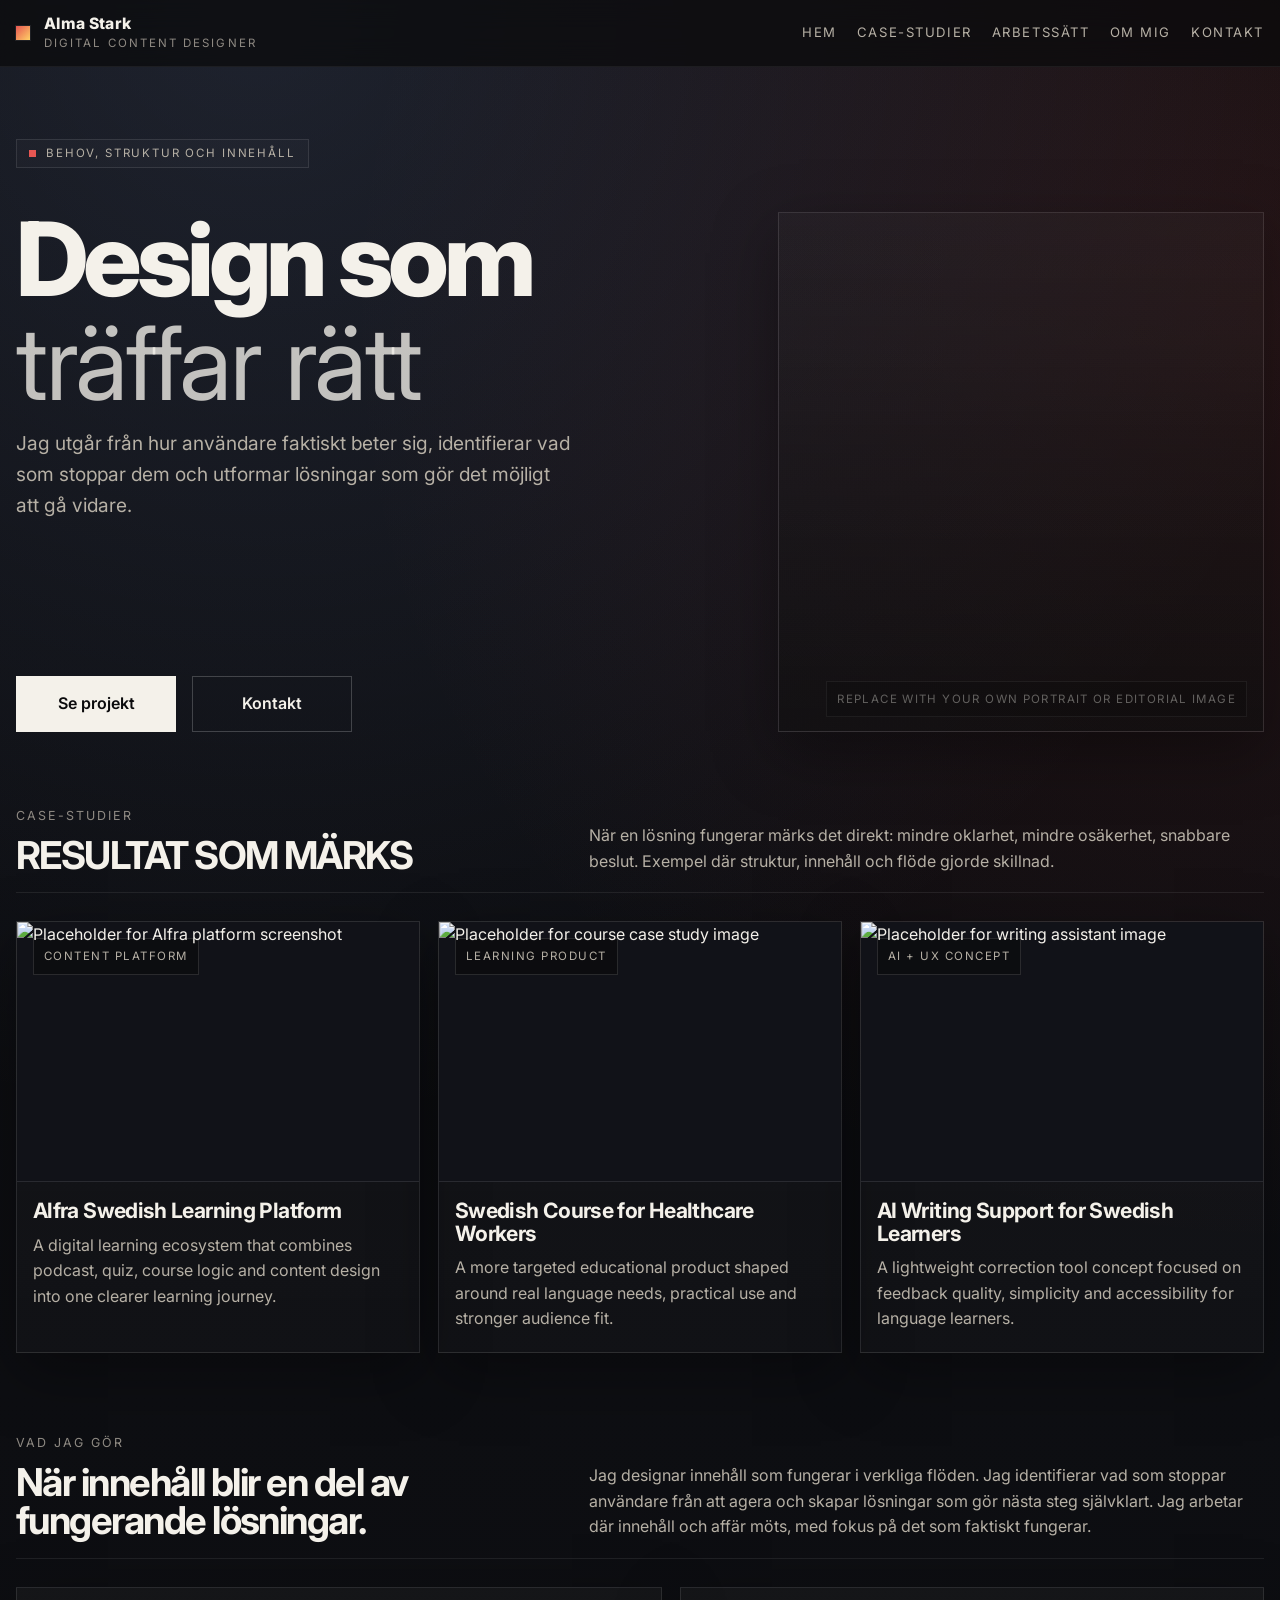
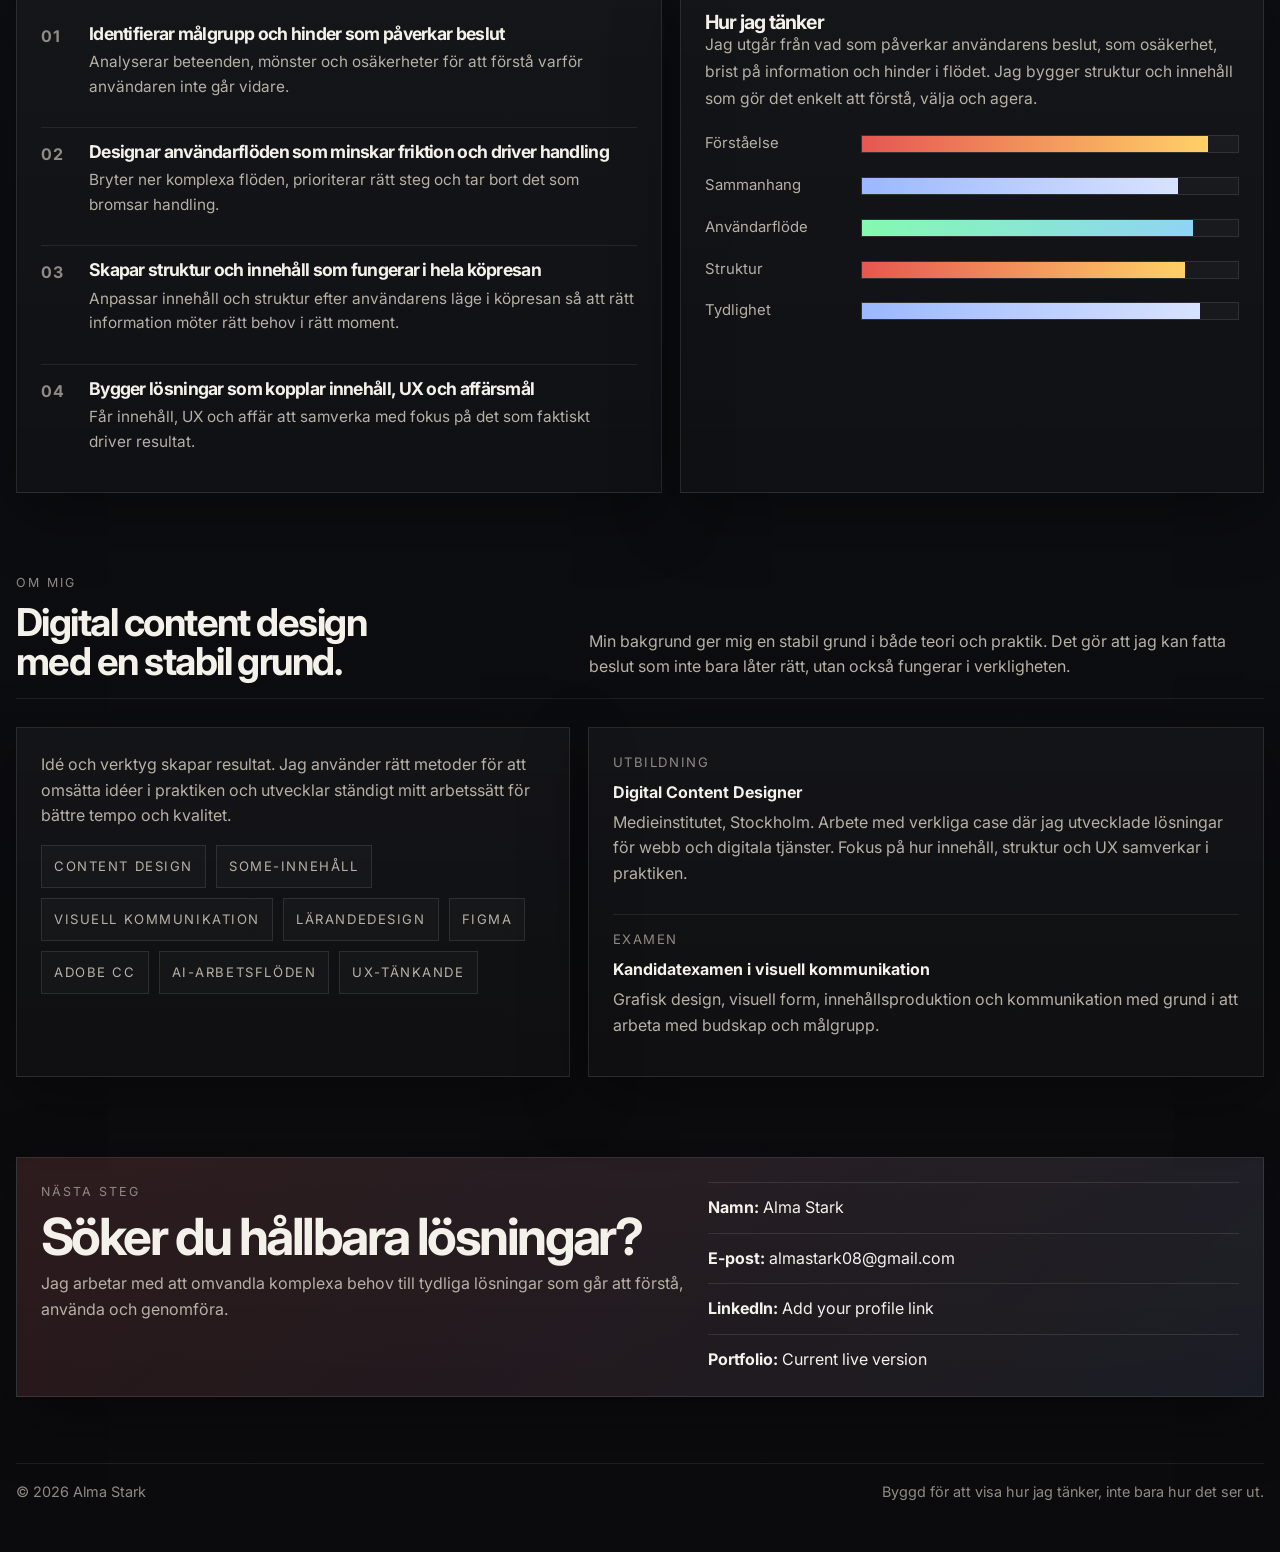
==== index.html @ 3037d805 "Update index.html" ====
<!DOCTYPE html>
<html lang="sv">
<head>
  <meta charset="UTF-8" />
  <meta name="viewport" content="width=device-width, initial-scale=1.0" />
  <title>Alma Stark | Digital Content Designer</title>
  <meta name="description" content="Portfolio for Alma Stark, Digital Content Designer focused on clarity, structure and user-centered content." />

  <link rel="preconnect" href="https://fonts.googleapis.com">
  <link rel="preconnect" href="https://fonts.gstatic.com" crossorigin>
  <link href="https://fonts.googleapis.com/css2?family=Inter:wght@300;400;500;600;700;800;900&display=swap" rel="stylesheet">

  <link rel="stylesheet" href="assets/css/global.css" />
  <link rel="stylesheet" href="assets/css/components.css" />
  <link rel="stylesheet" href="assets/css/pages/home.css" />
</head>
<body>
  
  <header class="topbar">
    <div class="wrap topbar-inner">
      <a class="brand" href="#top">
        <div class="brand-mark"></div>
        <div class="brand-text">
          <strong>Alma Stark</strong>
          <span>Digital Content Designer</span>
        </div>
      </a>
      
      <button class="nav-toggle" type="button" aria-label="Öppna meny" aria-expanded="false">
  <span class="nav-toggle__line"></span>
</button>

<nav class="nav">
  <a href="#top">Hem</a>
  <a href="#work">Case-studier</a>
  <a href="#value">Arbetssätt</a>
  <a href="#about">Om mig</a>
  <a href="#contact">Kontakt</a>
</nav>
    </div>
  </header>

  <main id="top">
  <section class="hero wrap">
    <p class="eyebrow">Behov, Struktur och Innehåll</p>

    <div class="hero-grid">
      <div class="hero-copy">

          <h1 class="hero-title">
            <span class="hero-title__line hero-title__line--main">Design som</span>
            <span class="hero-title__line hero-title__line--sub">träffar rätt</span>
          </h1>

          <p class="hero-lead">
            Jag utgår från hur användare faktiskt beter sig, identifierar vad som stoppar dem och utformar lösningar som gör det möjligt att gå vidare.
          </p>

          <div class="hero-actions">
            <a class="btn btn--primary" href="#work">Se projekt</a>
            <a class="btn" href="#contact">Kontakt</a>
          </div>
        </div>

        <div class="hero-panel" aria-label="Editorial portrait placeholder">
          <div class="portrait-slot"></div>
        </div>
      </div>
    </section>

    <section id="work" class="wrap">
      <div class="section-head">
        <div>
          <div class="section-top">Case-studier</div>
          <h2>RESULTAT SOM MÄRKS</h2>
        </div>
        <p>
          När en lösning fungerar märks det direkt: mindre oklarhet, mindre osäkerhet, snabbare beslut. Exempel där struktur, innehåll och flöde gjorde skillnad.
        </p>
      </div>

     <div class="cases">
  <a href="case-alfra.html" class="case-card">
    <div class="case-media">
      <span class="tag">Content platform</span>
      <img src="https://images.unsplash.com/photo-1516321318423-f06f85e504b3?auto=format&fit=crop&w=1200&q=80" alt="Placeholder for Alfra platform screenshot" />
    </div>
    <div class="case-body">
      <h3>Alfra Swedish Learning Platform</h3>
      <p>A digital learning ecosystem that combines podcast, quiz, course logic and content design into one clearer learning journey.</p>
    </div>
  </a>

  <article class="case-card">
    <div class="case-media">
      <span class="tag">Learning product</span>
      <img src="https://images.unsplash.com/photo-1522202176988-66273c2fd55f?auto=format&fit=crop&w=1200&q=80" alt="Placeholder for course case study image" />
    </div>
    <div class="case-body">
      <h3>Swedish Course for Healthcare Workers</h3>
      <p>A more targeted educational product shaped around real language needs, practical use and stronger audience fit.</p>
    </div>
  </article>

  <article class="case-card">
    <div class="case-media">
      <span class="tag">AI + UX concept</span>
      <img src="https://images.unsplash.com/photo-1516321497487-e288fb19713f?auto=format&fit=crop&w=1200&q=80" alt="Placeholder for writing assistant image" />
    </div>
    <div class="case-body">
      <h3>AI Writing Support for Swedish Learners</h3>
      <p>A lightweight correction tool concept focused on feedback quality, simplicity and accessibility for language learners.</p>
    </div>
  </article>
</div>
    </section>

    <section id="value" class="wrap">
      <div class="section-head">
        <div>
          <div class="section-top">Vad jag gör</div>
          <h2>När innehåll blir en del av fungerande lösningar.</h2>
        </div>
        <p>
          Jag designar innehåll som fungerar i verkliga flöden.
          Jag identifierar vad som stoppar användare från att agera och skapar lösningar som gör nästa steg självklart. Jag arbetar där innehåll och affär möts, med fokus på det som faktiskt fungerar.
        </p>
      </div>

      <div class="value-grid">
        <article class="value-card">
          <div class="value-list">
            <div class="value-item">
              <div class="num">01</div>
              <div>
                <h3>Identifierar målgrupp och hinder som påverkar beslut</h3>
                <p>Analyserar beteenden, mönster och osäkerheter för att förstå varför användaren inte går vidare.</p>
              </div>
            </div>

            <div class="value-item">
              <div class="num">02</div>
              <div>
                <h3>Designar användarflöden som minskar friktion och driver handling</h3>
                <p>Bryter ner komplexa flöden, prioriterar rätt steg och tar bort det som bromsar handling.</p>
              </div>
            </div>

            <div class="value-item">
              <div class="num">03</div>
              <div>
                <h3>Skapar struktur och innehåll som fungerar i hela köpresan</h3>
                <p>Anpassar innehåll och struktur efter användarens läge i köpresan så att rätt information möter rätt behov i rätt moment.</p>
              </div>
            </div>

            <div class="value-item">
              <div class="num">04</div>
              <div>
                <h3>Bygger lösningar som kopplar innehåll, UX och affärsmål</h3>
                <p>Får innehåll, UX och affär att samverka med fokus på det som faktiskt driver resultat.</p>
              </div>
            </div>
          </div>
        </article>

        <article class="chart-card">
          <div class="chart-title">
            <div>
              <h3>Hur jag tänker</h3>
              <p>Jag utgår från vad som påverkar användarens beslut, som osäkerhet, brist på information och hinder i flödet. Jag bygger struktur och innehåll som gör det enkelt att förstå, välja och agera.</p>
            </div>
          </div>

          <div class="bars">
            <div class="bar-row">
              <span>Förståelse</span>
              <div class="bar-track"><div class="bar-fill" style="width:92%"></div></div>
            </div>

            <div class="bar-row">
              <span>Sammanhang</span>
              <div class="bar-track"><div class="bar-fill secondary" style="width:84%"></div></div>
            </div>

            <div class="bar-row">
              <span>Användarflöde</span>
              <div class="bar-track"><div class="bar-fill tertiary" style="width:88%"></div></div>
            </div>

            <div class="bar-row">
              <span>Struktur</span>
              <div class="bar-track"><div class="bar-fill" style="width:86%"></div></div>
            </div>

            <div class="bar-row">
              <span>Tydlighet</span>
              <div class="bar-track"><div class="bar-fill secondary" style="width:90%"></div></div>
            </div>
          </div>
        </article>
      </div>
    </section>

    <section id="about" class="wrap">
      <div class="section-head">
        <div>
          <div class="section-top">Om mig</div>
          <h2>Digital content design med en stabil grund.</h2>
        </div>
        <p>
          Min bakgrund ger mig en stabil grund i både teori och praktik. Det gör att jag kan fatta beslut som inte bara låter rätt, utan också fungerar i verkligheten.
        </p>
      </div>

      <div class="profile-grid">
        <article class="profile-card">
          <p>
            Idé och verktyg skapar resultat. Jag använder rätt metoder för att omsätta idéer i praktiken och utvecklar ständigt mitt arbetssätt för bättre tempo och kvalitet.
          </p>

          <div class="chips">
            <div class="chip">Content Design</div>
            <div class="chip">SoMe-innehåll</div>
            <div class="chip">Visuell kommunikation</div>
            <div class="chip">Lärandedesign</div>
            <div class="chip">Figma</div>
            <div class="chip">Adobe CC</div>
            <div class="chip">AI-arbetsflöden</div>
            <div class="chip">UX-tänkande</div>
          </div>
        </article>

        <article class="profile-card">
          <div class="timeline">
            <div class="timeline-item">
              <span>Utbildning</span>
              <strong>Digital Content Designer</strong>
              <p>Medieinstitutet, Stockholm. Arbete med verkliga case där jag utvecklade lösningar för webb och digitala tjänster. Fokus på hur innehåll, struktur och UX samverkar i praktiken.</p>
            </div>

            <div class="timeline-item">
              <span>Examen</span>
              <strong>Kandidatexamen i visuell kommunikation</strong>
              <p>Grafisk design, visuell form, innehållsproduktion och kommunikation med grund i att arbeta med budskap och målgrupp.</p>
            </div>
          </div>
        </article>
      </div>
    </section>

    <section id="contact" class="wrap">
      <article class="contact-card">
        <div>
          <div class="section-top">Nästa steg</div>
          <h2>Söker du hållbara lösningar?</h2>
          <p>
            Jag arbetar med att omvandla komplexa behov till tydliga lösningar som går att förstå, använda och genomföra.
          </p>
        </div>

        <div class="contact-list">
          <div><strong>Namn:</strong> Alma Stark</div>
          <a href="mailto:almastark08@gmail.com"><strong>E-post:</strong> almastark08@gmail.com</a>
          <a href="https://www.linkedin.com/" target="_blank" rel="noreferrer"><strong>LinkedIn:</strong> Add your profile link</a>
          <a href="https://jazirehstudio2014-spec.github.io/Alma-jadid/" target="_blank" rel="noreferrer"><strong>Portfolio:</strong> Current live version</a>
        </div>
      </article>
    </section>
  </main>

  <footer class="footer wrap">
    <div class="footer-inner">
      <div>© 2026 Alma Stark</div>
      <div>Byggd för att visa hur jag tänker, inte bara hur det ser ut.</div>
    </div>
  </footer>
  <script src="assets/js/main.js"></script>
</body>
</html>
---- assets/css/global.css ----
:root{
  --bg:#0b0b0d;
  --bg-2:#121216;
  --panel:#16171d;
  --panel-2:#1b1c23;
  --line:rgba(255,255,255,.10);
  --line-strong:rgba(255,255,255,.20);
  --text:#f4f1ea;
  --muted:#b6b0a5;
  --soft:#8f8a83;
  --accent:#e65652;
  --accent-2:#ffd166;
  --accent-3:#9bb8ff;
  --max:1280px;
  --space:clamp(18px,2vw,28px);
  --space-xl:clamp(32px,5vw,84px);
  --title:clamp(3rem,8vw,8rem);
  --display:clamp(2.2rem,5vw,4.75rem);
  --h2:clamp(1.7rem,3vw,2.8rem);
  --h3:clamp(1.1rem,2vw,1.35rem);
  --body:clamp(1rem,1.2vw,1.08rem);
  --shadow:0 20px 60px rgba(0,0,0,.35);
}


html{scroll-behavior:smooth}

body{
  margin:0;
  font-family:'Inter',system-ui,sans-serif;
  background:
    radial-gradient(circle at 20% 0%, rgba(155,184,255,.14), transparent 34%),
    radial-gradient(circle at 100% 10%, rgba(230,86,82,.12), transparent 30%),
    linear-gradient(180deg, #0a0a0c 0%, #0d0e12 44%, #0b0b0d 100%);
  color:var(--text);
  line-height:1.6;
  overflow-x:hidden;
}

body::before{
  content:"";
  position:fixed;
  inset:0;
  pointer-events:none;
  opacity:.14;
  background-image:
    linear-gradient(rgba(255,255,255,.04) 1px, transparent 1px),
    linear-gradient(90deg, rgba(255,255,255,.04) 1px, transparent 1px);
  background-size:48px 48px;
  mask-image:linear-gradient(to bottom, rgba(0,0,0,.9), rgba(0,0,0,.35));
}

a{color:inherit;text-decoration:none}

img{max-width:100%;display:block}

.wrap{
  width:min(calc(100% - 32px), var(--max));
  margin:0 auto;
}

*,
*::before,
*::after{
  box-sizing:border-box;
}

button,
input,
textarea,
select{
  font:inherit;
}

main{
  width:100%;
}

.site-header,
.site-footer{
  width:100%;
}

p{
  margin:0;
}

h1,h2,h3,h4,h5,h6{
  margin:0;
  line-height:1.05;
  letter-spacing:-0.04em;
}

ul,ol{
  margin:0;
  padding:0;
  list-style:none;
}
---- assets/css/components.css ----
.topbar{
  position:sticky;
  top:0;
  z-index:50;
  backdrop-filter:blur(14px);
  background:rgba(10,10,12,.72);
  border-bottom:1px solid rgba(255,255,255,.06);
}

.topbar-inner{
  display:flex;
  align-items:center;
  justify-content:space-between;
  gap:20px;
  padding:16px 0;
}

.brand{
  display:flex;
  align-items:center;
  gap:14px;
  min-width:0;
}

.brand-mark{
  width:14px;
  height:14px;
  background:linear-gradient(135deg,var(--accent),var(--accent-2));
  box-shadow:0 0 0 1px rgba(255,255,255,.08);
  flex:0 0 auto;
}

.brand-text{
  display:flex;
  flex-direction:column;
  line-height:1.05;
}

.brand-text strong{
  font-weight:800;
  letter-spacing:.02em;
  font-size:.98rem;
}

.brand-text span{
  font-size:.72rem;
  color:var(--soft);
  text-transform:uppercase;
  letter-spacing:.18em;
  margin-top:5px;
}

.nav{
  display:flex;
  gap:20px;
  align-items:center;
  flex-wrap:wrap;
  justify-content:flex-end;
}

.nav a{
  font-size:.82rem;
  color:var(--muted);
  text-transform:uppercase;
  letter-spacing:.12em;
  position:relative;
  transition:color .2s ease;
}

.nav a::after{
  content:"";
  position:absolute;
  left:0;
  bottom:-6px;
  width:0;
  height:2px;
  background:linear-gradient(90deg,var(--accent),var(--accent-2));
  transition:width .25s ease;
}

.nav a:hover{
  color:var(--text);
}

.nav a:hover::after{
  width:100%;
}

.hero{
  padding:72px 0 34px;
}

.eyebrow{
  display:inline-flex;
  align-items:center;
  gap:10px;
  padding:8px 12px;
  border:1px solid var(--line);
  background:rgba(255,255,255,.02);
  text-transform:uppercase;
  letter-spacing:.16em;
  font-size:.72rem;
  color:var(--muted);
  line-height:1;
  font-weight:400;
}

.eyebrow::before{
  content:"";
  width:7px;
  height:7px;
  background:var(--accent);
  flex:0 0 7px;
}

.hero-grid{
  display:grid;
  grid-template-columns:1.2fr .8fr;
  gap:34px;
  align-items:end;
  margin-top:22px;
}

.hero-copy p{
  max-width:760px;
  margin:0;
  font-size:clamp(1.05rem,1.5vw,1.22rem);
  color:var(--muted);
}

.hero-actions{
  display:flex;
  gap:14px;
  flex-wrap:wrap;
  margin-top:30px;
}

.btn{
  display:inline-flex;
  align-items:center;
  justify-content:center;
  gap:10px;
  padding:14px 18px;
  border:1px solid var(--line-strong);
  background:transparent;
  color:var(--text);
  font-weight:600;
  transition:transform .2s ease, background .2s ease, border-color .2s ease;
}

.btn:hover{
  transform:translateY(-2px);
  border-color:rgba(255,255,255,.38);
}

.btn--primary{
  background:var(--text);
  color:#0a0a0c;
  border-color:var(--text);
}

.hero-panel{
  border:1px solid var(--line);
  background:linear-gradient(180deg, rgba(255,255,255,.03), rgba(255,255,255,.015));
  min-height:520px;
  position:relative;
  overflow:hidden;
  box-shadow:var(--shadow);
}

.portrait-slot{
  position:absolute;
  inset:0;
  background:
    linear-gradient(180deg, rgba(11,11,13,.08), rgba(11,11,13,.52)),
    url('https://images.unsplash.com/photo-1494790108377-be9c29b29330?auto=format&fit=crop&w=1200&q=80') center/cover no-repeat;
  filter:grayscale(100%);
  transform:scale(1.03);
}

.hero-panel::before{
  content:"Replace with your own portrait or editorial image";
  position:absolute;
  right:16px;
  bottom:14px;
  font-size:.72rem;
  letter-spacing:.12em;
  text-transform:uppercase;
  color:rgba(244,241,234,.72);
  padding:8px 10px;
  border:1px solid rgba(255,255,255,.12);
  background:rgba(0,0,0,.24);
}

section{
  padding:40px 0;
}

.section-head{
  display:grid;
  grid-template-columns:.9fr 1.1fr;
  gap:20px;
  align-items:end;
  margin-bottom:28px;
  padding-bottom:18px;
  border-bottom:1px solid rgba(255,255,255,.08);
}

.section-top{
  font-size:.78rem;
  letter-spacing:.16em;
  text-transform:uppercase;
  color:var(--soft);
  margin-bottom:10px;
}

.section-head h2{
  margin:0;
  font-size:var(--h2);
  line-height:1;
  letter-spacing:-.04em;
  text-wrap:balance;
}

.section-head p{
  margin:0;
  color:var(--muted);
  max-width:720px;
  font-size:1rem;
}

.value-card,
.chart-card{
  border:1px solid var(--line);
  background:linear-gradient(180deg, rgba(255,255,255,.03), rgba(255,255,255,.015));
  overflow:hidden;
  box-shadow:var(--shadow);
}

.value-card{
  padding:24px;
}

.value-list{
  display:grid;
  gap:14px;
  margin-top:12px;
}

.value-item{
  display:grid;
  grid-template-columns:34px 1fr;
  gap:14px;
  padding:14px 0;
  border-top:1px solid rgba(255,255,255,.08);
}

.value-item:first-child{
  border-top:none;
  padding-top:0;
}

.value-item .num{
  font-size:1rem;
  color:var(--soft);
  font-weight:700;
  letter-spacing:.06em;
}

.value-item h3{
  margin:0 0 6px;
  font-size:1.1rem;
  line-height:1.15;
}

.value-item p{
  margin:0;
  color:var(--muted);
  font-size:.96rem;
}

.chart-card{
  padding:24px;
}

.chart-title{
  display:grid;
  gap:10px;
  margin-bottom:20px;
}

.chart-title h3{
  margin:0;
  font-size:1.22rem;
}

.chart-title p{
  margin:0;
  color:var(--muted);
  font-size:.98rem;
  max-width:none;
  width:100%;
  line-height:1.7;
}

.bars{
  display:grid;
  gap:18px;
  margin-top:18px;
}

.bar-row{
  display:grid;
  grid-template-columns:140px 1fr;
  gap:16px;
  align-items:center;
}

.bar-row span{
  font-size:.93rem;
  color:var(--muted);
}

.bar-track{
  height:18px;
  border:1px solid var(--line);
  background:rgba(255,255,255,.03);
  position:relative;
}

.bar-fill{
  height:100%;
  background:linear-gradient(90deg,var(--accent),var(--accent-2));
}

.bar-fill.secondary{
  background:linear-gradient(90deg,var(--accent-3),#d8e2ff);
}

.bar-fill.tertiary{
  background:linear-gradient(90deg,#84fab0,#8fd3f4);
}

/* ===== Footer ===== */

.footer{
  padding:26px 0 48px;
  color:var(--soft);
  font-size:.9rem;
}

.footer-inner{
  display:flex;
  justify-content:space-between;
  gap:16px;
  flex-wrap:wrap;
  border-top:1px solid rgba(255,255,255,.08);
  padding-top:16px;
}

.cases{
  display:grid;
  grid-template-columns:repeat(3,1fr);
  gap:18px;
}

.case-card{
  display:flex;
  flex-direction:column;
  min-height:auto;
  transition:transform .25s ease, border-color .25s ease;
  border:1px solid var(--line);
  background:linear-gradient(180deg, rgba(255,255,255,.03), rgba(255,255,255,.015));
  overflow:hidden;
  box-shadow:var(--shadow);
}

.case-card:hover{
  transform:translateY(-4px);
  border-color:rgba(255,255,255,.18);
}

.case-media{
  position:relative;
  height:260px;
  border-bottom:1px solid var(--line);
  overflow:hidden;
  background:#111218;
}

.case-media img{
  width:100%;
  height:100%;
  object-fit:cover;
  filter:grayscale(8%);
  transition:transform .6s ease;
}

.case-card:hover .case-media img{
  transform:scale(1.04);
}

.case-media .tag{
  position:absolute;
  left:16px;
  top:16px;
  padding:8px 10px;
  background:rgba(11,11,13,.68);
  border:1px solid rgba(255,255,255,.12);
  font-size:.72rem;
  text-transform:uppercase;
  letter-spacing:.13em;
  color:var(--muted);
}

.case-body{
  padding:18px 16px 20px;
  display:flex;
  flex-direction:column;
  gap:10px;
}

.case-body h3{
  margin:0;
  font-size:1.32rem;
  line-height:1.06;
  letter-spacing:-.03em;
}

.case-body p{
  margin:0;
  color:var(--muted);
}

.profile-card{
  padding:24px;
  border:1px solid var(--line);
  background:linear-gradient(180deg, rgba(255,255,255,.03), rgba(255,255,255,.015));
  overflow:hidden;
  box-shadow:var(--shadow);
}

.profile-card p{
  color:var(--muted);
  margin:0 0 16px;
}

.chips{
  display:flex;
  gap:10px;
  flex-wrap:wrap;
}

.chip{
  padding:10px 12px;
  border:1px solid rgba(255,255,255,.1);
  color:var(--muted);
  font-size:.82rem;
  text-transform:uppercase;
  letter-spacing:.12em;
  background:rgba(255,255,255,.02);
}

.timeline{
  display:grid;
  gap:14px;
}

.timeline-item{
  padding:14px 0;
  border-top:1px solid rgba(255,255,255,.08);
}

.timeline-item:first-child{
  border-top:none;
  padding-top:0;
}

.timeline-item strong{
  display:block;
  font-size:1rem;
  margin-bottom:4px;
}

.timeline-item span{
  display:block;
  color:var(--soft);
  font-size:.82rem;
  text-transform:uppercase;
  letter-spacing:.12em;
  margin-bottom:7px;
}

.timeline-item p{
  margin:0;
  color:var(--muted);
}

.contact-card{
  border:1px solid var(--line);
  padding:24px;
  background:
    linear-gradient(135deg, rgba(230,86,82,.12), rgba(155,184,255,.08)),
    linear-gradient(180deg, rgba(255,255,255,.03), rgba(255,255,255,.015));
  overflow:hidden;
  box-shadow:var(--shadow);
}

.contact-card h2{
  margin:0 0 10px;
  font-size:clamp(2rem,4vw,3.2rem);
  line-height:.96;
  letter-spacing:-.05em;
}

.contact-card p{
  margin:0;
  color:var(--muted);
}

.contact-list{
  display:grid;
  gap:12px;
  align-content:start;
}

.contact-list a,
.contact-list div{
  border-top:1px solid rgba(255,255,255,.10);
  padding-top:12px;
  font-size:1rem;
  color:var(--text);
}

/* ===== Shared site shell ===== */

.site-header{
  position: sticky;
  top: 0;
  z-index: 1000;
  backdrop-filter: blur(14px);
  background: rgba(10,10,12,.72);
  border-bottom: 1px solid rgba(255,255,255,.06);
}

.site-nav{
  width: min(calc(100% - 32px), var(--max));
  margin: 0 auto;
  display: flex;
  align-items: center;
  justify-content: space-between;
  gap: 20px;
  padding: 16px 0;
}

.site-brand{
  display: flex;
  align-items: center;
  gap: 14px;
  min-width: 0;
}

.site-brand__mark{
  width: 14px;
  height: 14px;
  background: linear-gradient(135deg,var(--accent),var(--accent-2));
  box-shadow: 0 0 0 1px rgba(255,255,255,.08);
  flex: 0 0 auto;
}

.site-brand__text{
  display: flex;
  flex-direction: column;
  line-height: 1.05;
}

.site-brand__name{
  font-weight: 800;
  letter-spacing: .02em;
  font-size: .98rem;
}

.site-brand__role{
  font-size: .72rem;
  color: var(--soft);
  text-transform: uppercase;
  letter-spacing: .18em;
  margin-top: 5px;
}

.site-nav__links{
  display: flex;
  gap: 20px;
  align-items: center;
  flex-wrap: wrap;
  justify-content: flex-end;
}

.site-nav__links a{
  font-size: .82rem;
  color: var(--muted);
  text-transform: uppercase;
  letter-spacing: .12em;
  position: relative;
  transition: color .2s ease;
}

.site-nav__links a::after{
  content:"";
  position:absolute;
  left:0;
  bottom:-6px;
  width:0;
  height:2px;
  background:linear-gradient(90deg,var(--accent),var(--accent-2));
  transition:width .25s ease;
}

.site-nav__links a:hover{
  color: var(--text);
}

.site-nav__links a:hover::after{
  width: 100%;
}

.site-footer{
  padding: 26px 0 48px;
  color: var(--soft);
  font-size: .9rem;
}

.site-footer__inner{
  width: min(calc(100% - 32px), var(--max));
  margin: 0 auto;
  display: flex;
  justify-content: space-between;
  gap: 16px;
  flex-wrap: wrap;
  border-top: 1px solid rgba(255,255,255,.08);
  padding-top: 16px;
}

.eyebrow-box{
  display:inline-flex;
  align-items:center;
  gap:10px;
  padding:8px 12px;
  border:1px solid var(--line);
  background:rgba(255,255,255,.02);
  text-transform:uppercase;
  letter-spacing:.16em;
  font-size:.72rem;
  color:var(--muted);
  line-height:1;
  font-weight:400;
}

.eyebrow-box::before{
  content:"";
  width:7px;
  height:7px;
  background:var(--accent);
  flex:0 0 7px;
}

@media (max-width: 760px){

  .site-nav{
    display:grid;
    grid-template-columns:1fr auto;
    align-items:center;
    gap:16px;
    padding:14px 0;
  }

  .site-nav__toggle{
    display:inline-flex;
    justify-self:end;
  }

  .site-nav__links{
    display:none;
    grid-column:1 / -1;
    width:100%;
    margin-top:8px;
    padding:16px 0 4px;
    flex-direction:column;
    align-items:flex-start;
    gap:14px;
    border-top:1px solid rgba(255,255,255,.08);
  }

  .site-nav.is-open .site-nav__links{
    display:flex;
  }

  .site-nav__links li{
    width:100%;
  }

  .site-nav__links a{
    display:block;
    width:100%;
    padding:6px 0;
  }
}
/* ===== Shared Hero Text System ===== */
.hero-stack{
  display:flex;
  flex-direction:column;
  align-items:flex-start;
  gap:22px;
}

.hero-stack__eyebrow{
  margin:0;
}

.hero-title{
  margin:0;
  display:flex;
  flex-direction:column;
  gap:10px;
}

.hero-title__line{
  display:block;
}

.hero-title__line--main{
  font-size:var(--title);
  line-height:.92;
  letter-spacing:-.05em;
  font-weight:800;
  color:var(--text);
}

.hero-title__line--sub{
  font-size:var(--title);
  line-height:.92;
  letter-spacing:-.02em;
  font-weight:400;
  color:rgba(244,241,234,.78);
}

.hero-lead{
  margin:0;
  max-width:760px;
  font-size:clamp(1.05rem,1.5vw,1.22rem);
  line-height:1.6;
  color:var(--muted);
}

/* ===== Mobile nav toggle ===== */

.nav-toggle,
.site-nav__toggle{
  display:none;
  align-items:center;
  justify-content:center;
  width:46px;
  height:46px;
  padding:0;
  border:1px solid var(--line);
  background:rgba(255,255,255,.02);
  color:var(--text);
  cursor:pointer;
}

.nav-toggle__line,
.site-nav__toggle-line{
  display:block;
  width:20px;
  height:2px;
  background:currentColor;
  position:relative;
  transition:transform .22s ease, opacity .22s ease;
}

.nav-toggle__line::before,
.nav-toggle__line::after,
.site-nav__toggle-line::before,
.site-nav__toggle-line::after{
  content:"";
  position:absolute;
  left:0;
  width:20px;
  height:2px;
  background:currentColor;
  transition:transform .22s ease, top .22s ease, bottom .22s ease;
}

.nav-toggle__line::before,
.site-nav__toggle-line::before{
  top:-6px;
}

.nav-toggle__line::after,
.site-nav__toggle-line::after{
  bottom:-6px;
}

.nav-toggle[aria-expanded="true"] .nav-toggle__line,
.site-nav__toggle[aria-expanded="true"] .site-nav__toggle-line{
  background:transparent;
}

.nav-toggle[aria-expanded="true"] .nav-toggle__line::before,
.site-nav__toggle[aria-expanded="true"] .site-nav__toggle-line::before{
  top:0;
  transform:rotate(45deg);
}

.nav-toggle[aria-expanded="true"] .nav-toggle__line::after,
.site-nav__toggle[aria-expanded="true"] .site-nav__toggle-line::after{
  bottom:0;
  transform:rotate(-45deg);
}

@media (max-width: 760px){

  /* HOME HEADER */
  .topbar-inner{
  display:grid;
  grid-template-columns:1fr auto;
  align-items:center;
  gap:16px;
  padding:14px 0;
}

.nav-toggle{
  display:inline-flex;
  justify-self:end;
}

.nav{
  display:none;
  grid-column:1 / -1;
  width:100%;
  margin-top:8px;
  padding:16px 0 4px;
  flex-direction:column;
  align-items:flex-start;
  gap:14px;
  border-top:1px solid rgba(255,255,255,.08);
}

.topbar-inner.is-open .nav{
  display:flex;
}

.nav a{
  width:100%;
  display:block;
  padding:6px 0;
}
  
  /* INNER PAGES HEADER */
  
  .site-nav{
    position:relative;
    align-items:center;
  }

  .site-nav__toggle{
    display:inline-flex;
    margin-left:auto;
  }

  .site-nav__links{
    display:none;
    width:100%;
    margin:14px 0 0;
    padding:14px 0 4px;
    flex-direction:column;
    align-items:flex-start;
    gap:14px;
    border-top:1px solid rgba(255,255,255,.08);
  }

  .site-nav.is-open .site-nav__links{
    display:flex;
  }

  .site-nav__links li{
    width:100%;
  }

  .site-nav__links a{
    width:100%;
    display:block;
    padding:4px 0;
  }
}
---- assets/css/pages/home.css ----
.hero-grid{
  display:grid;
  grid-template-columns:1.2fr .8fr;
  gap:34px;
  align-items:stretch;
  margin-top:22px;
}

.hero > .eyebrow{
  margin:0 0 22px;
}

.hero .hero-title{
  margin:0 0 18px;
  width:100%;
}

.hero-copy{
  display:flex;
  flex-direction:column;
  align-items:flex-start;
  justify-content:flex-start;
  min-height:100%;
}

.hero .hero-lead{
  margin:0;
  width:100%;
  max-width:560px;
  line-height:1.6;
}

.hero-actions{
  display:flex;
  gap:16px;
  margin-top:auto;
  padding-top:28px;
}

.hero-actions .btn{
  width:160px;
  min-width:160px;
  height:56px;
  padding:0 18px;
  display:inline-flex;
  align-items:center;
  justify-content:center;
  text-align:center;
}

.section-head{
  display:grid;
  grid-template-columns:.9fr 1.1fr;
  gap:20px;
  align-items:end;
  margin-bottom:28px;
  padding-bottom:18px;
}

.value-grid{
  display:grid;
  grid-template-columns:1.05fr .95fr;
  gap:18px;
}

.profile-grid{
  display:grid;
  grid-template-columns:.9fr 1.1fr;
  gap:18px;
}

.contact-card{
  display:grid;
  grid-template-columns:1.1fr .9fr;
  gap:18px;
}

/* ===== Responsive (Tablet) ===== */

@media (max-width: 1100px){
  .hero-grid,
  .section-head,
  .value-grid,
  .profile-grid,
  .contact-card{
    grid-template-columns:1fr;
  }

  .hero-actions{
    margin-top:28px;
    padding-top:0;
  }
}

@media (max-width: 760px){
  .hero-grid{
    grid-template-columns:1fr;
  }

  .hero-actions{
    width:100%;
    flex-wrap:wrap;
  }

  .hero-actions .btn{
    width:100%;
    min-width:0;
  }
}

@media (max-width: 1100px){
  .cases{
    grid-template-columns:1fr 1fr;
  }
}

@media (max-width: 760px){
  .cases{
    grid-template-columns:1fr;
  }
}

@media (max-width: 760px){
  .contact-card{
    padding:20px;
  }
}
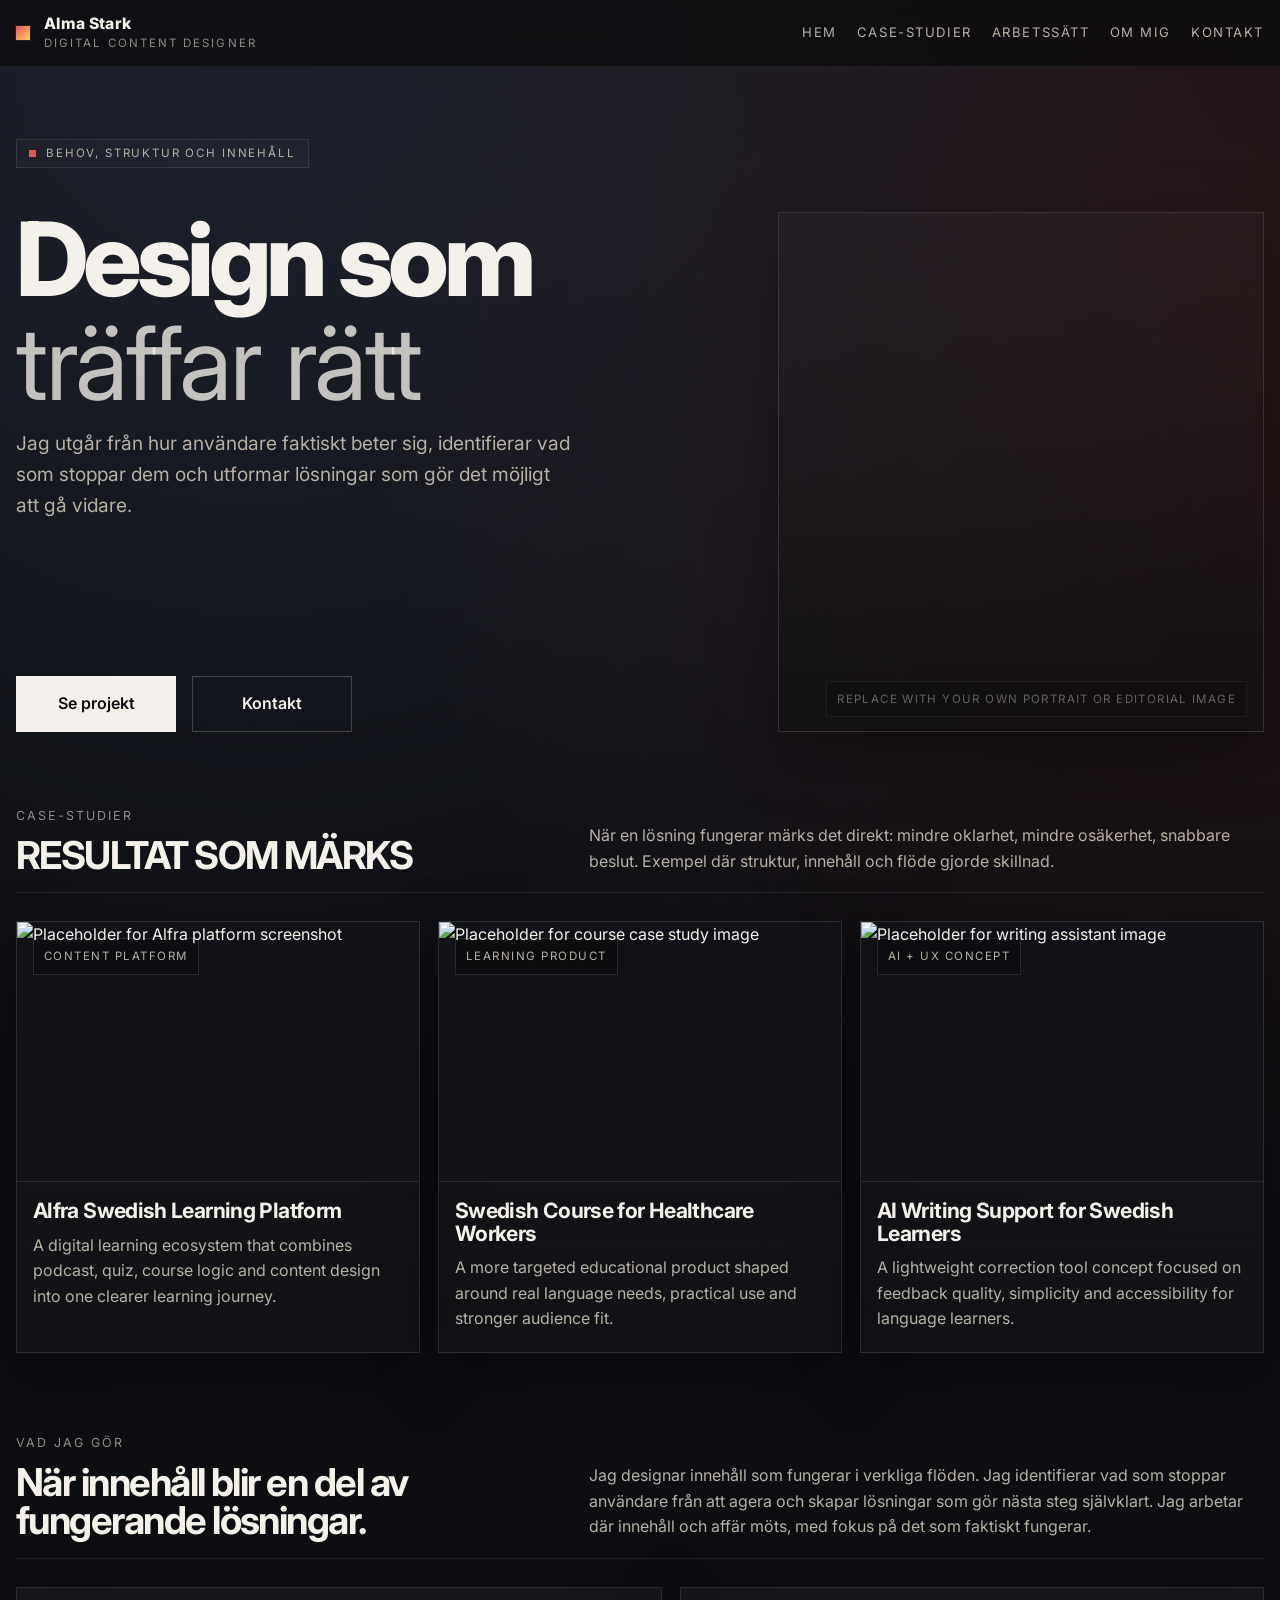
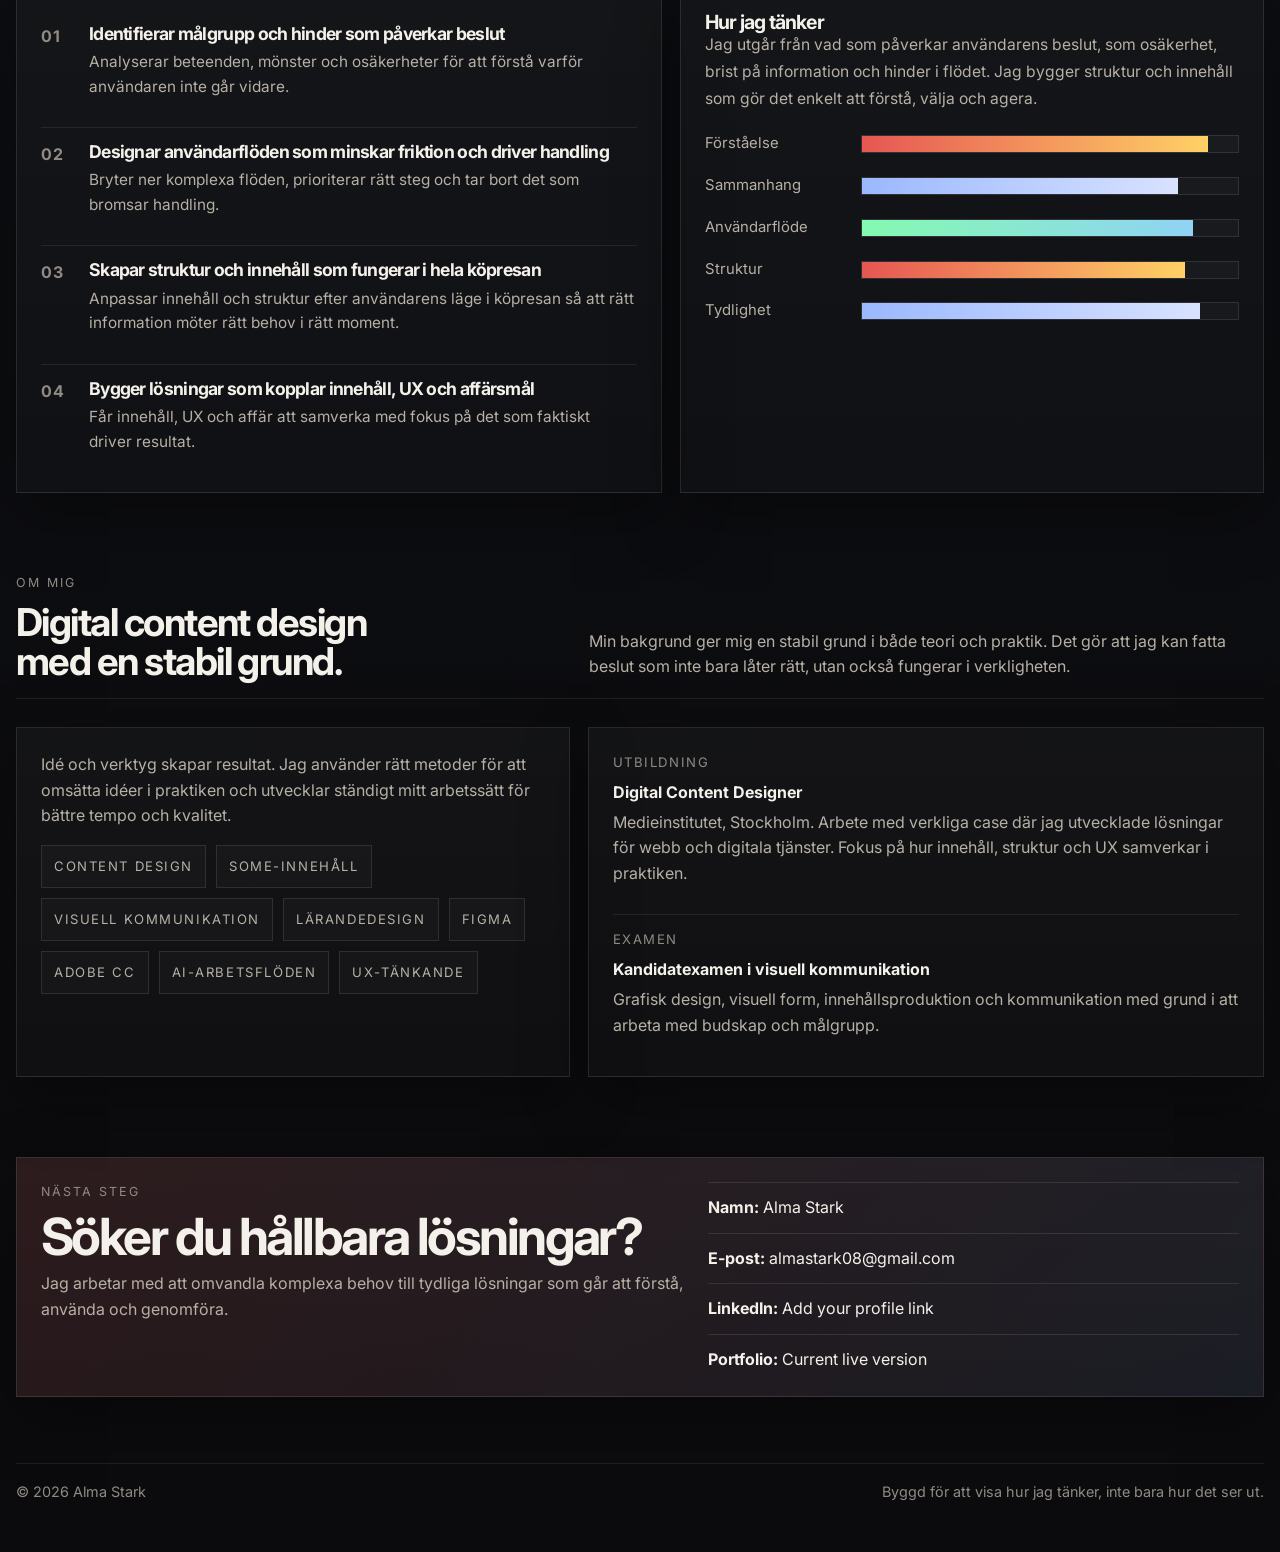
==== commit 7eb622a5: "Update index.html" ====
--- a/index.html
+++ b/index.html
@@ -116,7 +116,7 @@
     </section>
 
     <section id="value" class="wrap">
-      <div class="section-head">
+      <div class="section-head reveal">
         <div>
           <div class="section-top">Vad jag gör</div>
           <h2>När innehåll blir en del av fungerande lösningar.</h2>
@@ -203,7 +203,7 @@
     </section>
 
     <section id="about" class="wrap">
-      <div class="section-head">
+      <div class="section-head reveal">
         <div>
           <div class="section-top">Om mig</div>
           <h2>Digital content design med en stabil grund.</h2>
--- a/assets/css/global.css
+++ b/assets/css/global.css
@@ -96,3 +96,25 @@
   padding:0;
   list-style:none;
 }
+
+body{
+  opacity:0;
+  transition:opacity .4s ease;
+}
+
+body.page-loaded{
+  opacity:1;
+}
+
+/* ===== Scroll Reveal ===== */
+
+.reveal{
+  opacity:0;
+  transform:translateY(24px);
+  transition:opacity .6s ease, transform .6s ease;
+}
+
+.reveal.is-visible{
+  opacity:1;
+  transform:translateY(0);
+}
--- a/assets/css/components.css
+++ b/assets/css/components.css
@@ -373,6 +373,8 @@
   background:linear-gradient(180deg, rgba(255,255,255,.03), rgba(255,255,255,.015));
   overflow:hidden;
   box-shadow:var(--shadow);
+  text-decoration:none;
+  color:inherit;
 }
 
 .case-card:hover{
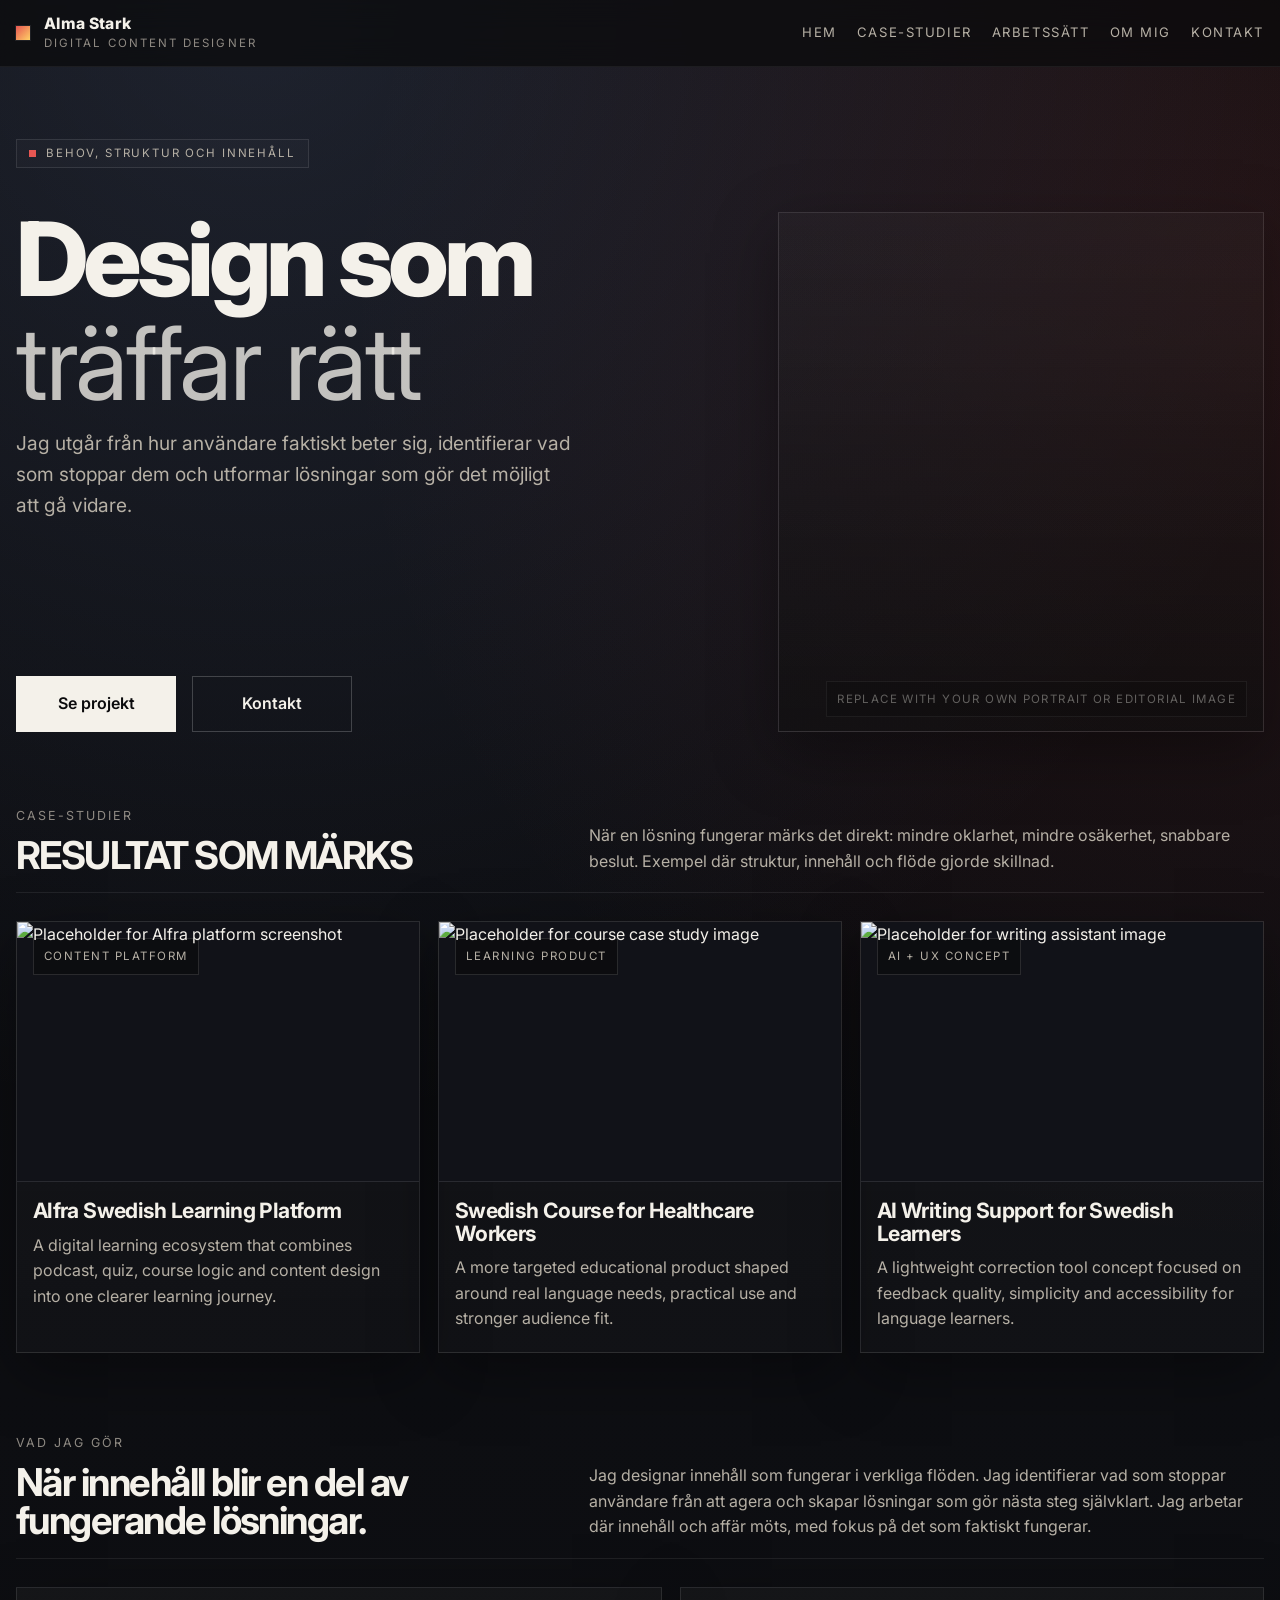
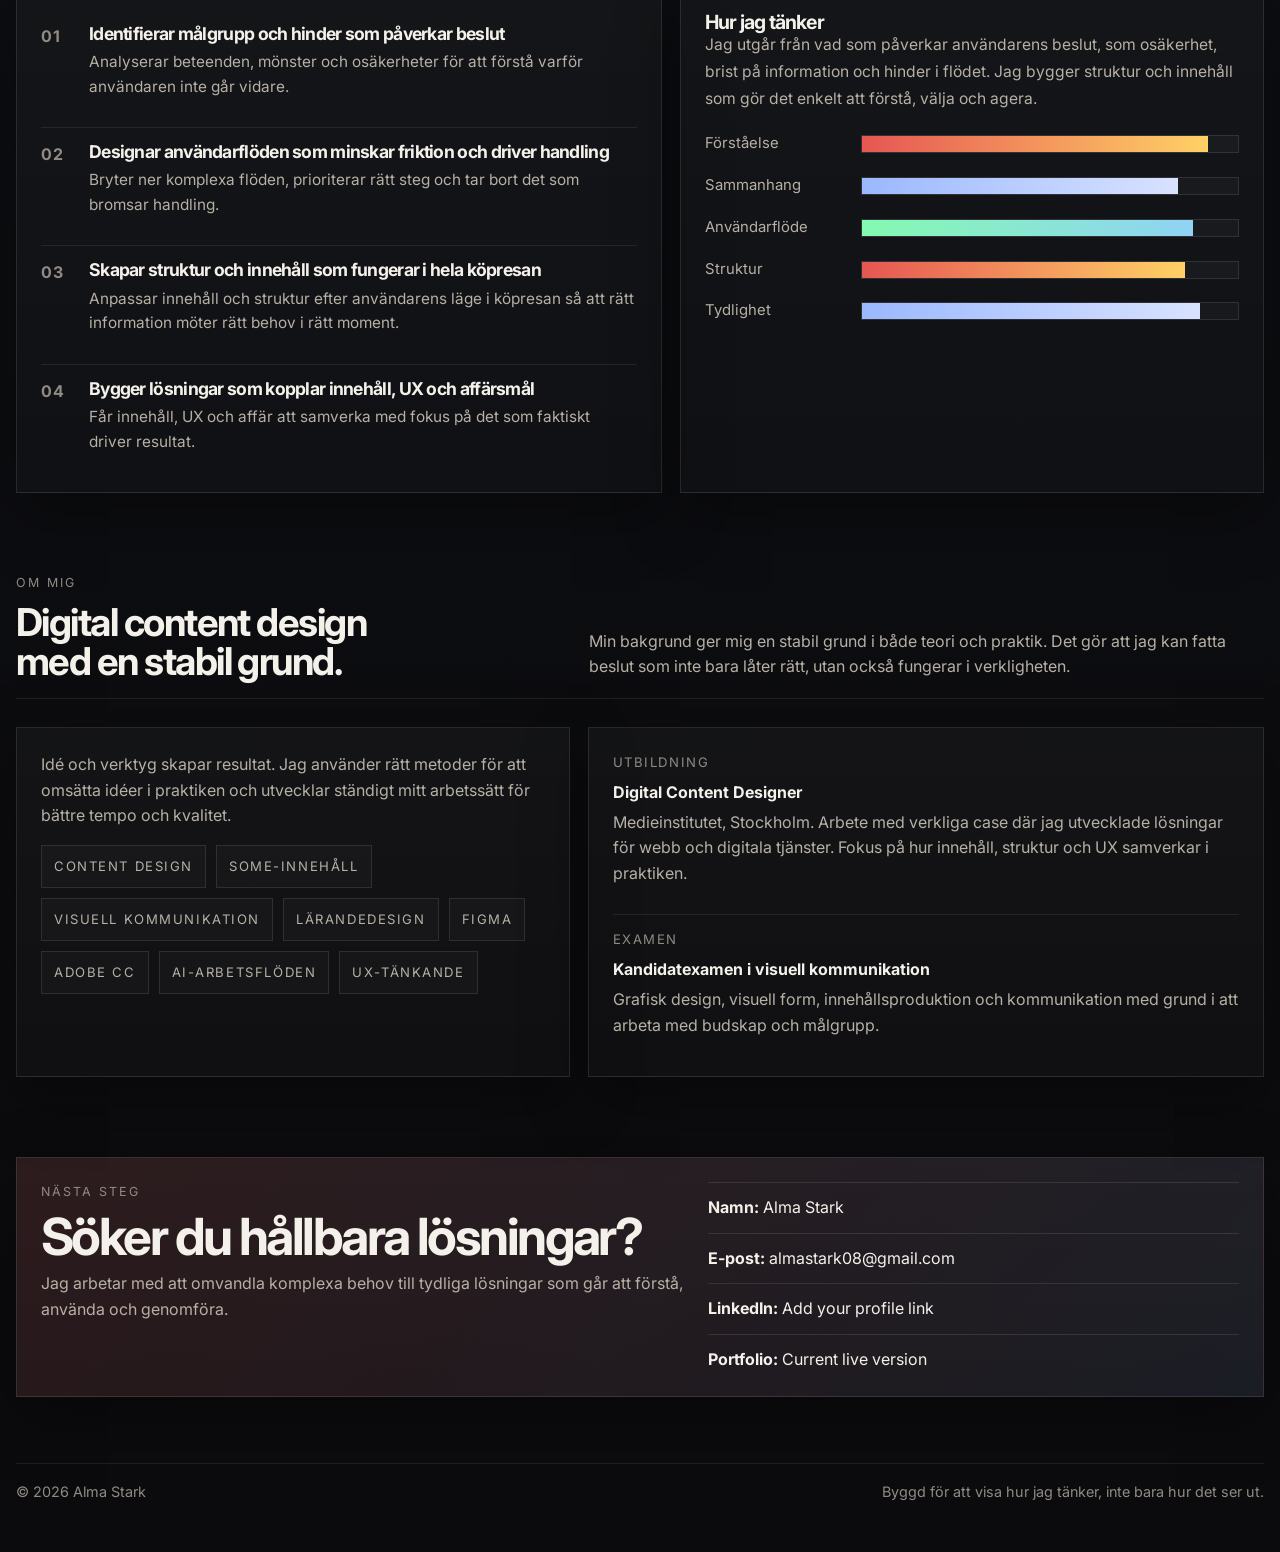
==== commit 9cd51484: "Update index.html" ====
--- a/index.html
+++ b/index.html
@@ -69,7 +69,7 @@
     </section>
 
     <section id="work" class="wrap">
-      <div class="section-head">
+      <div class="section-head reveal">
         <div>
           <div class="section-top">Case-studier</div>
           <h2>RESULTAT SOM MÄRKS</h2>
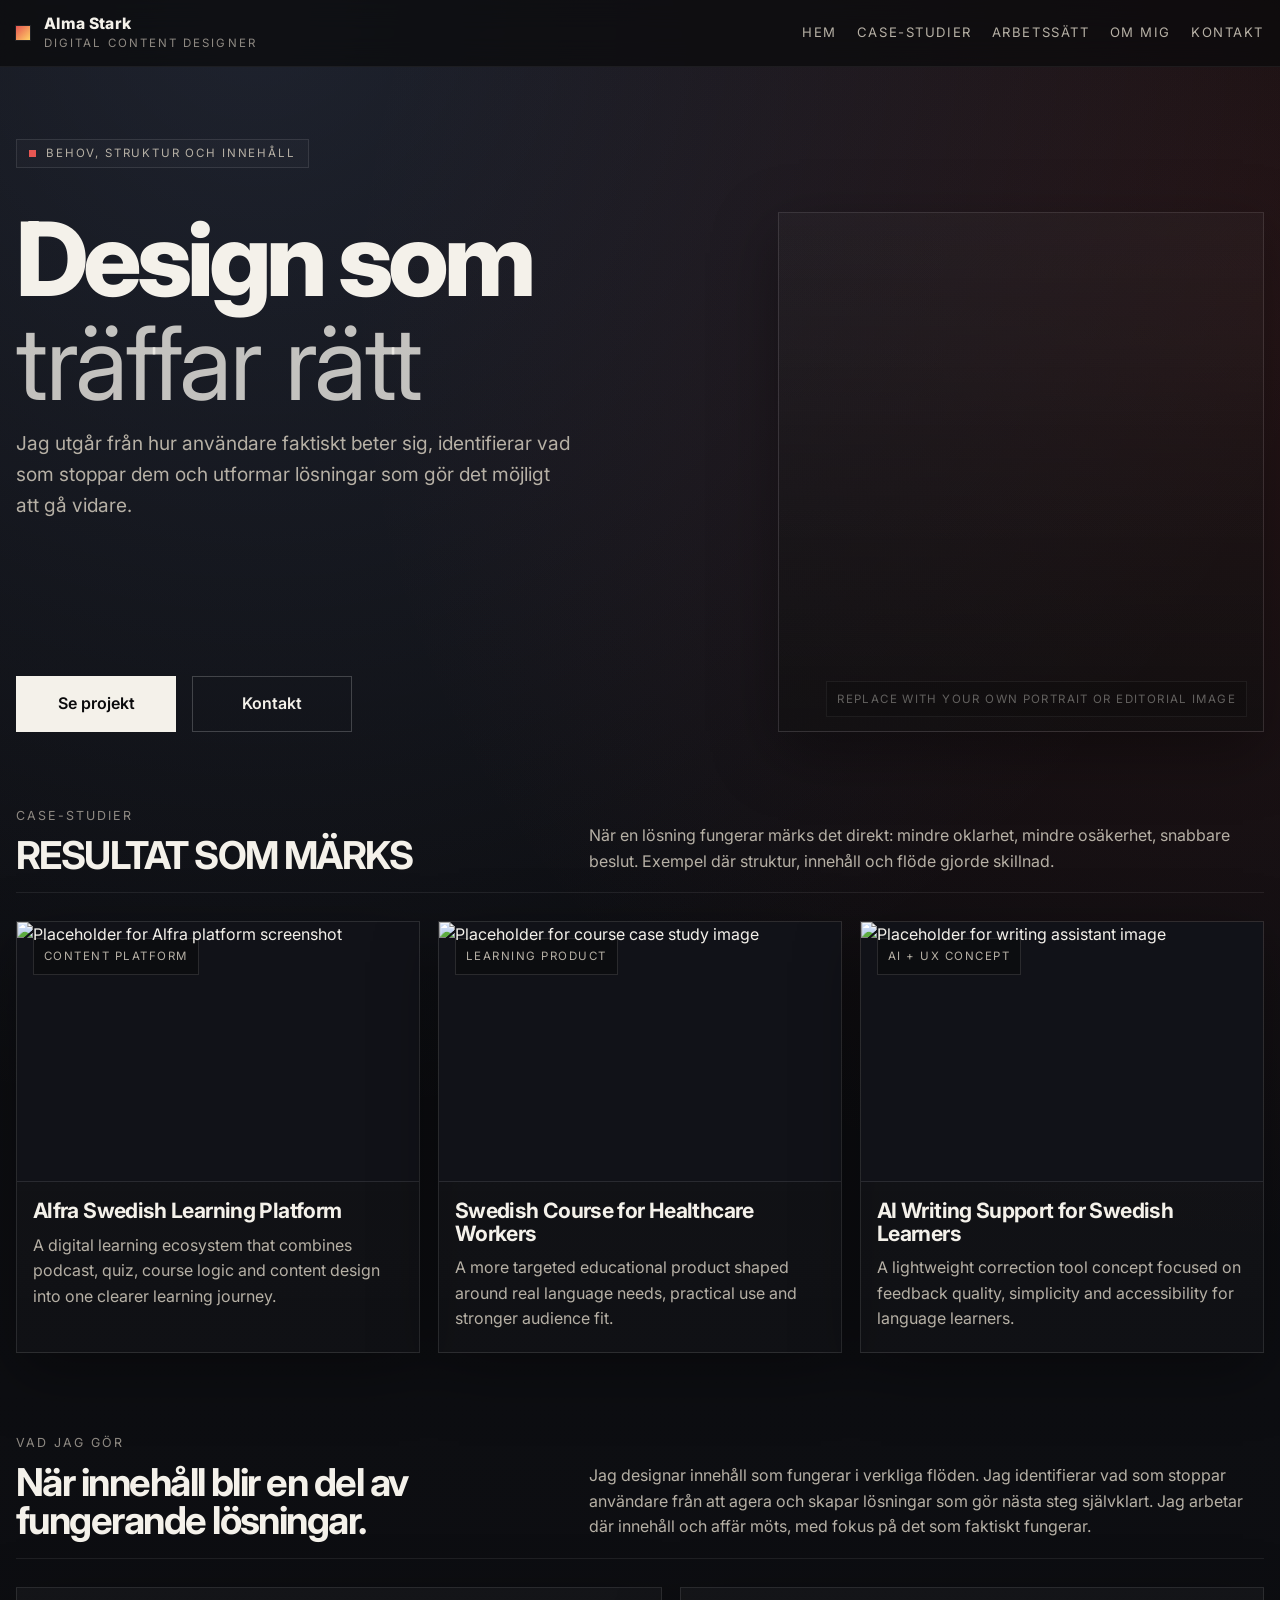
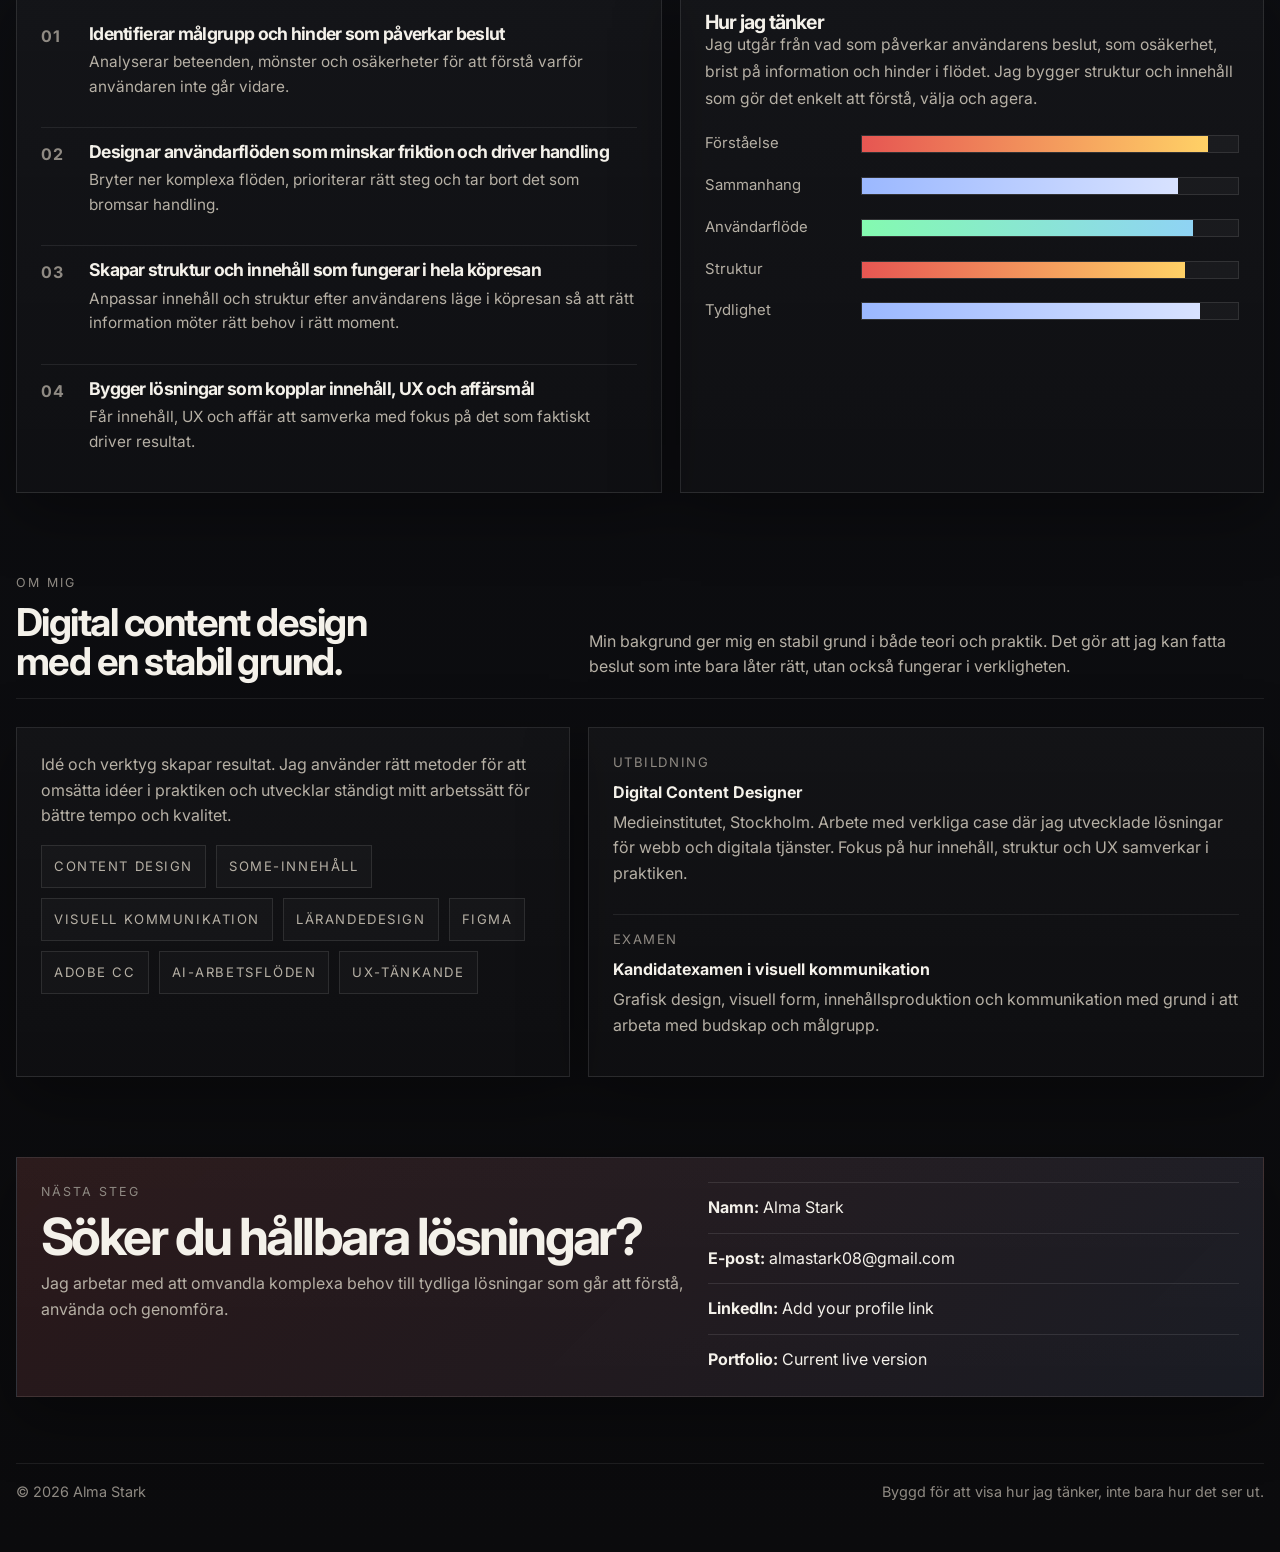
==== commit cb80bf53: "Update index.html" ====
--- a/index.html
+++ b/index.html
@@ -80,7 +80,7 @@
       </div>
 
      <div class="cases">
-  <a href="case-alfra.html" class="case-card">
+  <a href="case-alfra.html" class="case-card reveal">
     <div class="case-media">
       <span class="tag">Content platform</span>
       <img src="https://images.unsplash.com/photo-1516321318423-f06f85e504b3?auto=format&fit=crop&w=1200&q=80" alt="Placeholder for Alfra platform screenshot" />
@@ -91,7 +91,7 @@
     </div>
   </a>
 
-  <article class="case-card">
+  <article class="case-card reveal">
     <div class="case-media">
       <span class="tag">Learning product</span>
       <img src="https://images.unsplash.com/photo-1522202176988-66273c2fd55f?auto=format&fit=crop&w=1200&q=80" alt="Placeholder for course case study image" />
@@ -102,7 +102,7 @@
     </div>
   </article>
 
-  <article class="case-card">
+  <article class="case-card reveal">
     <div class="case-media">
       <span class="tag">AI + UX concept</span>
       <img src="https://images.unsplash.com/photo-1516321497487-e288fb19713f?auto=format&fit=crop&w=1200&q=80" alt="Placeholder for writing assistant image" />
@@ -128,7 +128,7 @@
       </div>
 
       <div class="value-grid">
-        <article class="value-card">
+        <article class="value-card reveal">
           <div class="value-list">
             <div class="value-item">
               <div class="num">01</div>
@@ -164,7 +164,7 @@
           </div>
         </article>
 
-        <article class="chart-card">
+        <article class="chart-card reveal">
           <div class="chart-title">
             <div>
               <h3>Hur jag tänker</h3>
@@ -214,7 +214,7 @@
       </div>
 
       <div class="profile-grid">
-        <article class="profile-card">
+        <article class="profile-card reveal">
           <p>
             Idé och verktyg skapar resultat. Jag använder rätt metoder för att omsätta idéer i praktiken och utvecklar ständigt mitt arbetssätt för bättre tempo och kvalitet.
           </p>
@@ -231,7 +231,7 @@
           </div>
         </article>
 
-        <article class="profile-card">
+        <article class="profile-card reveal">
           <div class="timeline">
             <div class="timeline-item">
               <span>Utbildning</span>
@@ -250,7 +250,7 @@
     </section>
 
     <section id="contact" class="wrap">
-      <article class="contact-card">
+      <article class="contact-card reveal">
         <div>
           <div class="section-top">Nästa steg</div>
           <h2>Söker du hållbara lösningar?</h2>
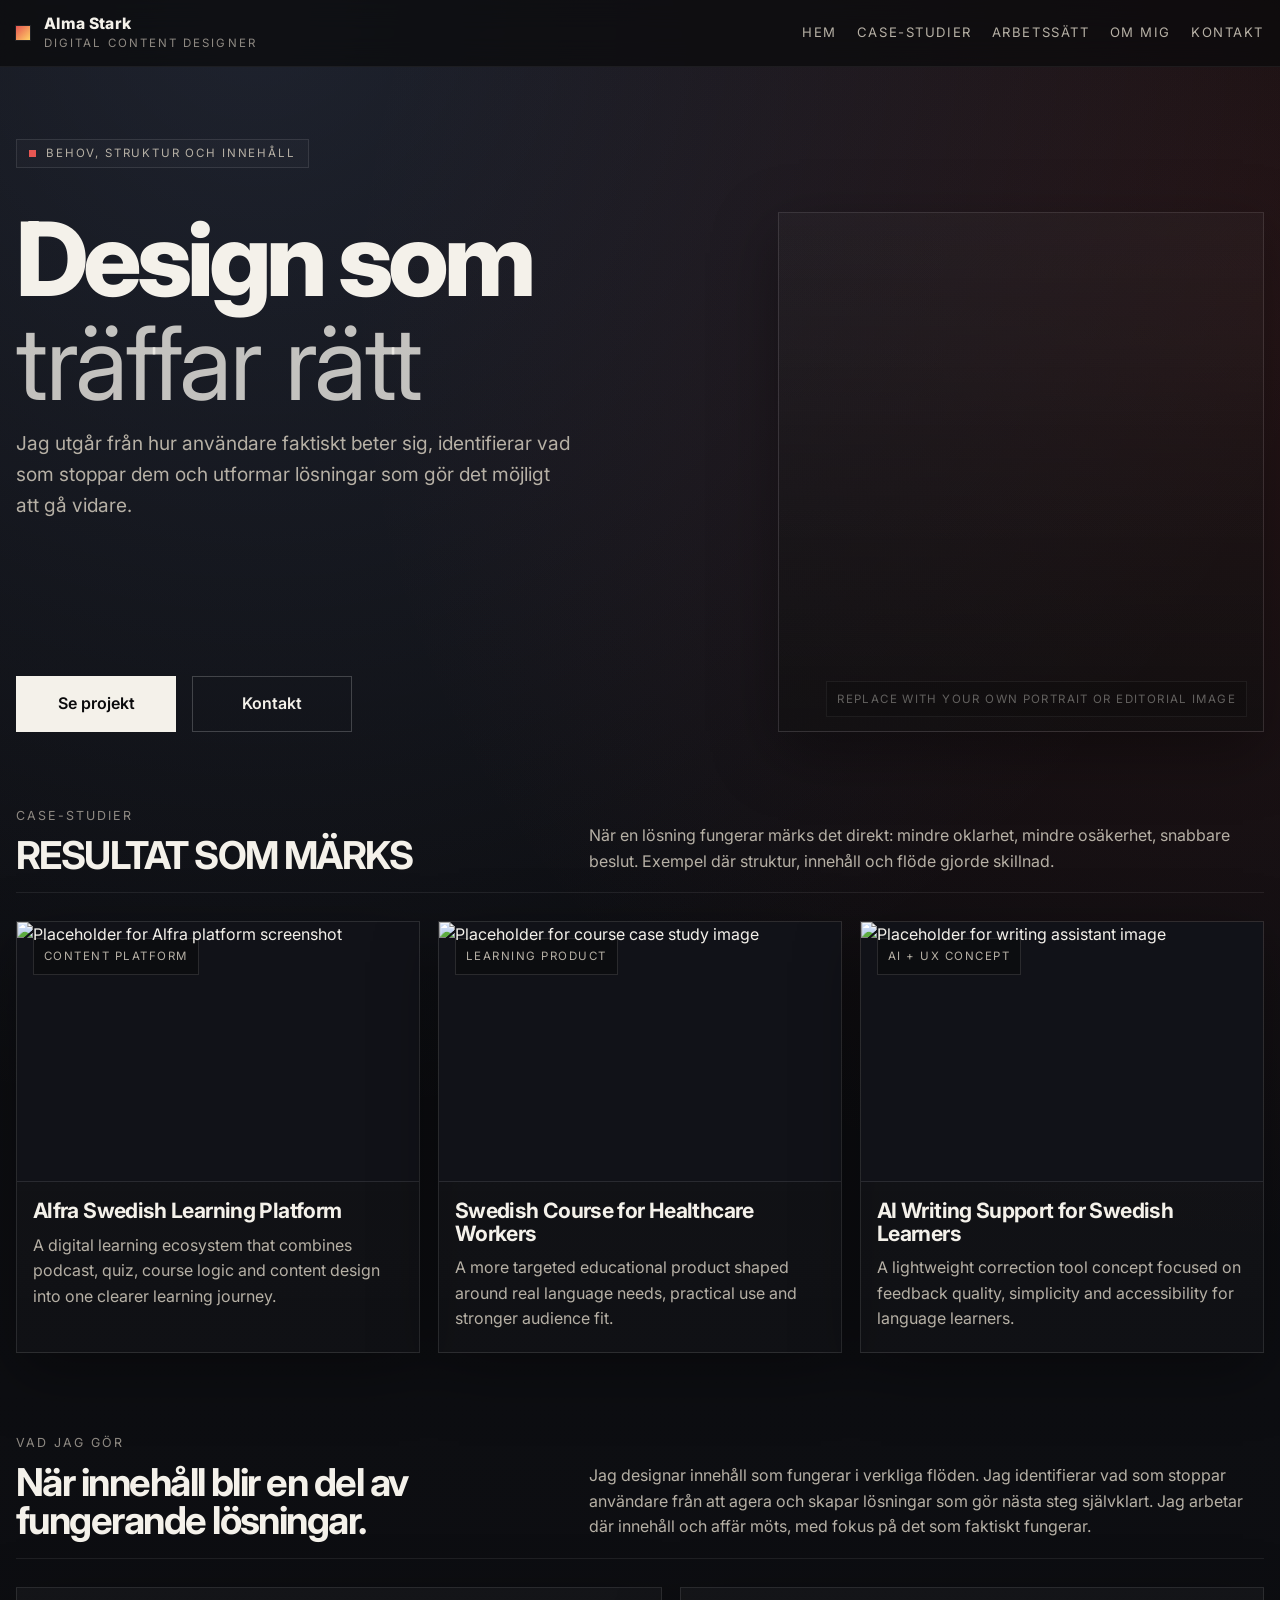
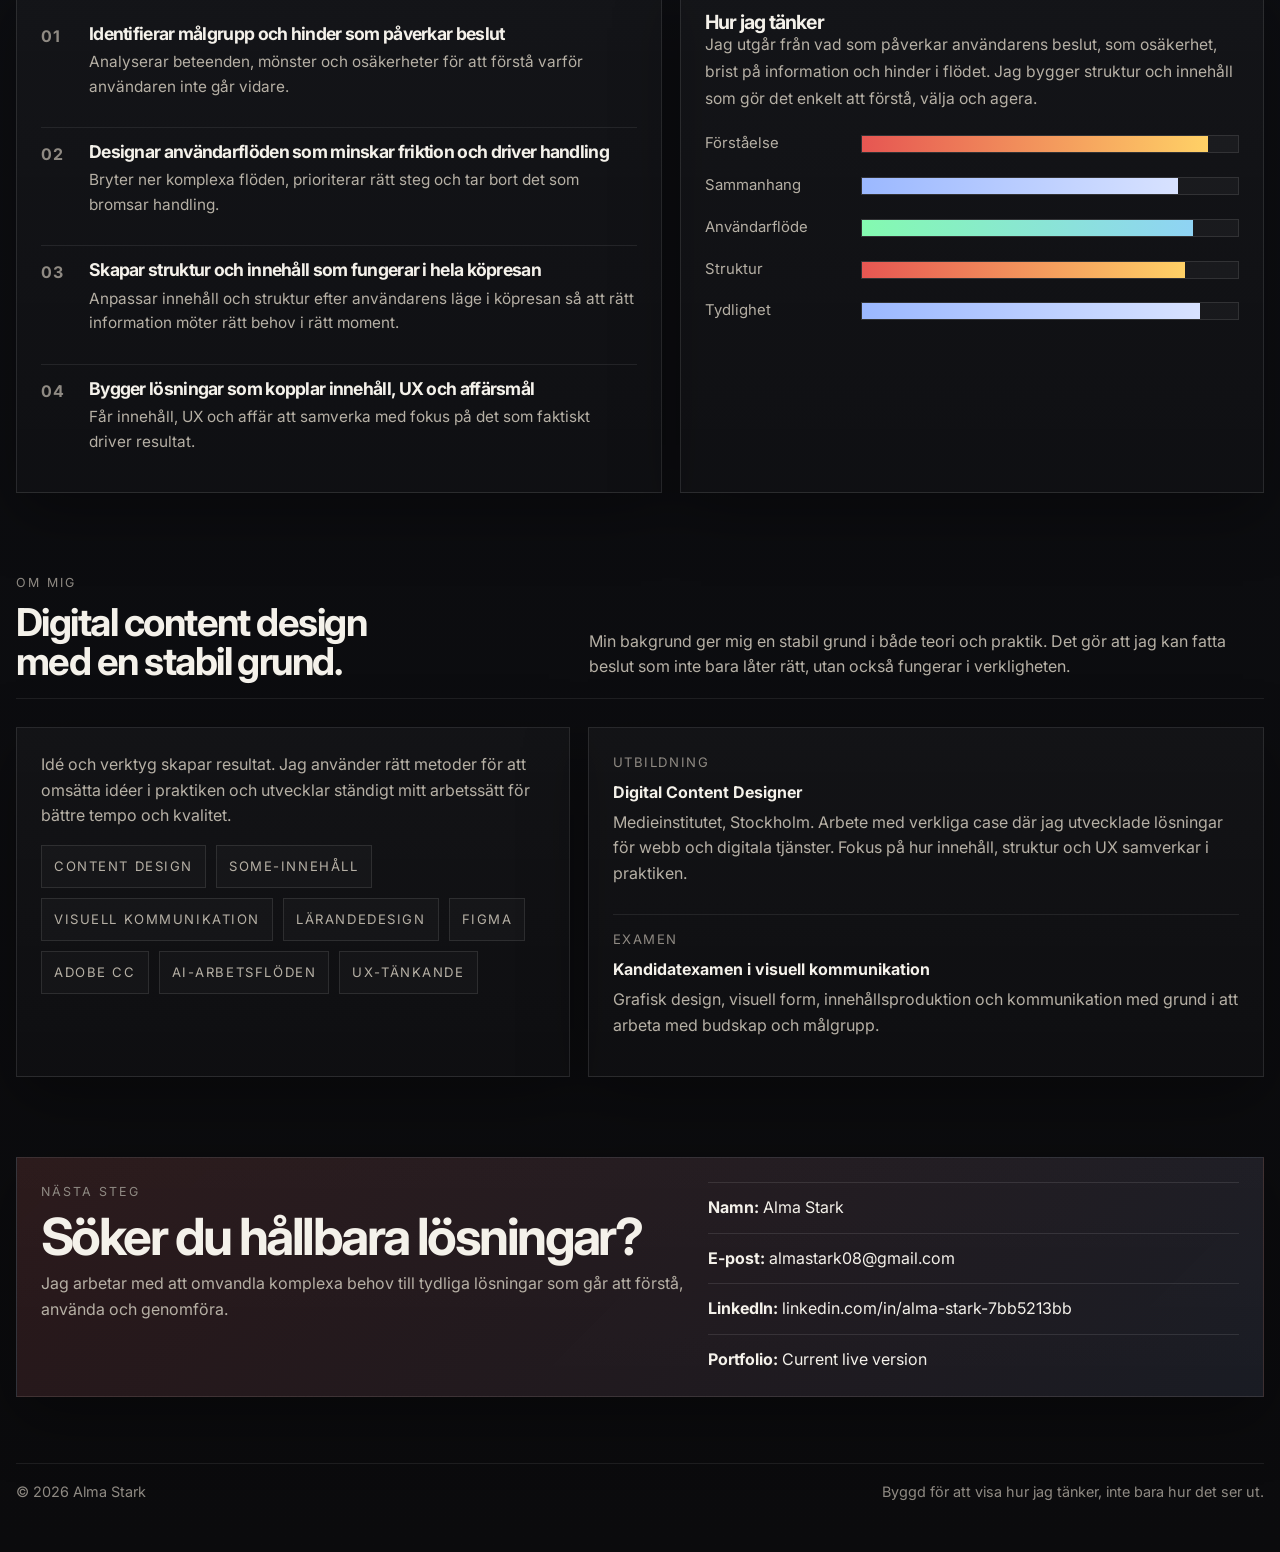
==== commit 7a8e4006: "Update index.html" ====
--- a/index.html
+++ b/index.html
@@ -172,32 +172,42 @@
             </div>
           </div>
 
-          <div class="bars">
-            <div class="bar-row">
-              <span>Förståelse</span>
-              <div class="bar-track"><div class="bar-fill" style="width:92%"></div></div>
-            </div>
-
-            <div class="bar-row">
-              <span>Sammanhang</span>
-              <div class="bar-track"><div class="bar-fill secondary" style="width:84%"></div></div>
-            </div>
-
-            <div class="bar-row">
-              <span>Användarflöde</span>
-              <div class="bar-track"><div class="bar-fill tertiary" style="width:88%"></div></div>
-            </div>
-
-            <div class="bar-row">
-              <span>Struktur</span>
-              <div class="bar-track"><div class="bar-fill" style="width:86%"></div></div>
-            </div>
-
-            <div class="bar-row">
-              <span>Tydlighet</span>
-              <div class="bar-track"><div class="bar-fill secondary" style="width:90%"></div></div>
-            </div>
-          </div>
+         <div class="bars">
+  <div class="bar-row">
+    <span>Förståelse</span>
+    <div class="bar-track">
+      <div class="bar-fill delay-1" style="--target-width:92%"></div>
+    </div>
+  </div>
+
+  <div class="bar-row">
+    <span>Sammanhang</span>
+    <div class="bar-track">
+      <div class="bar-fill secondary delay-2" style="--target-width:84%"></div>
+    </div>
+  </div>
+
+  <div class="bar-row">
+    <span>Användarflöde</span>
+    <div class="bar-track">
+      <div class="bar-fill tertiary delay-3" style="--target-width:88%"></div>
+    </div>
+  </div>
+
+  <div class="bar-row">
+    <span>Struktur</span>
+    <div class="bar-track">
+      <div class="bar-fill delay-4" style="--target-width:86%"></div>
+    </div>
+  </div>
+
+  <div class="bar-row">
+    <span>Tydlighet</span>
+    <div class="bar-track">
+      <div class="bar-fill secondary delay-5" style="--target-width:90%"></div>
+    </div>
+  </div>
+</div>
         </article>
       </div>
     </section>
@@ -262,7 +272,7 @@
         <div class="contact-list">
           <div><strong>Namn:</strong> Alma Stark</div>
           <a href="mailto:almastark08@gmail.com"><strong>E-post:</strong> almastark08@gmail.com</a>
-          <a href="https://www.linkedin.com/" target="_blank" rel="noreferrer"><strong>LinkedIn:</strong> Add your profile link</a>
+          <a href="https://www.linkedin.com/" target="_blank" rel="noreferrer"><strong>LinkedIn:</strong> linkedin.com/in/alma-stark-7bb5213bb</a>
           <a href="https://jazirehstudio2014-spec.github.io/Alma-jadid/" target="_blank" rel="noreferrer"><strong>Portfolio:</strong> Current live version</a>
         </div>
       </article>
--- a/assets/css/global.css
+++ b/assets/css/global.css
@@ -97,15 +97,6 @@
   list-style:none;
 }
 
-body{
-  opacity:0;
-  transition:opacity .4s ease;
-}
-
-body.page-loaded{
-  opacity:1;
-}
-
 /* ===== Scroll Reveal ===== */
 
 .reveal{
--- a/assets/css/components.css
+++ b/assets/css/components.css
@@ -895,3 +895,34 @@
     padding:4px 0;
   }
 }
+
+/* ===== Animated bars ===== */
+
+.bar-fill{
+  width:0 !important;
+  transition:width .9s ease;
+}
+
+.chart-card.is-visible .bar-fill{
+  width:var(--target-width) !important;
+}
+
+.chart-card.is-visible .bar-fill.delay-1{
+  transition-delay:.08s;
+}
+
+.chart-card.is-visible .bar-fill.delay-2{
+  transition-delay:.16s;
+}
+
+.chart-card.is-visible .bar-fill.delay-3{
+  transition-delay:.24s;
+}
+
+.chart-card.is-visible .bar-fill.delay-4{
+  transition-delay:.32s;
+}
+
+.chart-card.is-visible .bar-fill.delay-5{
+  transition-delay:.40s;
+}
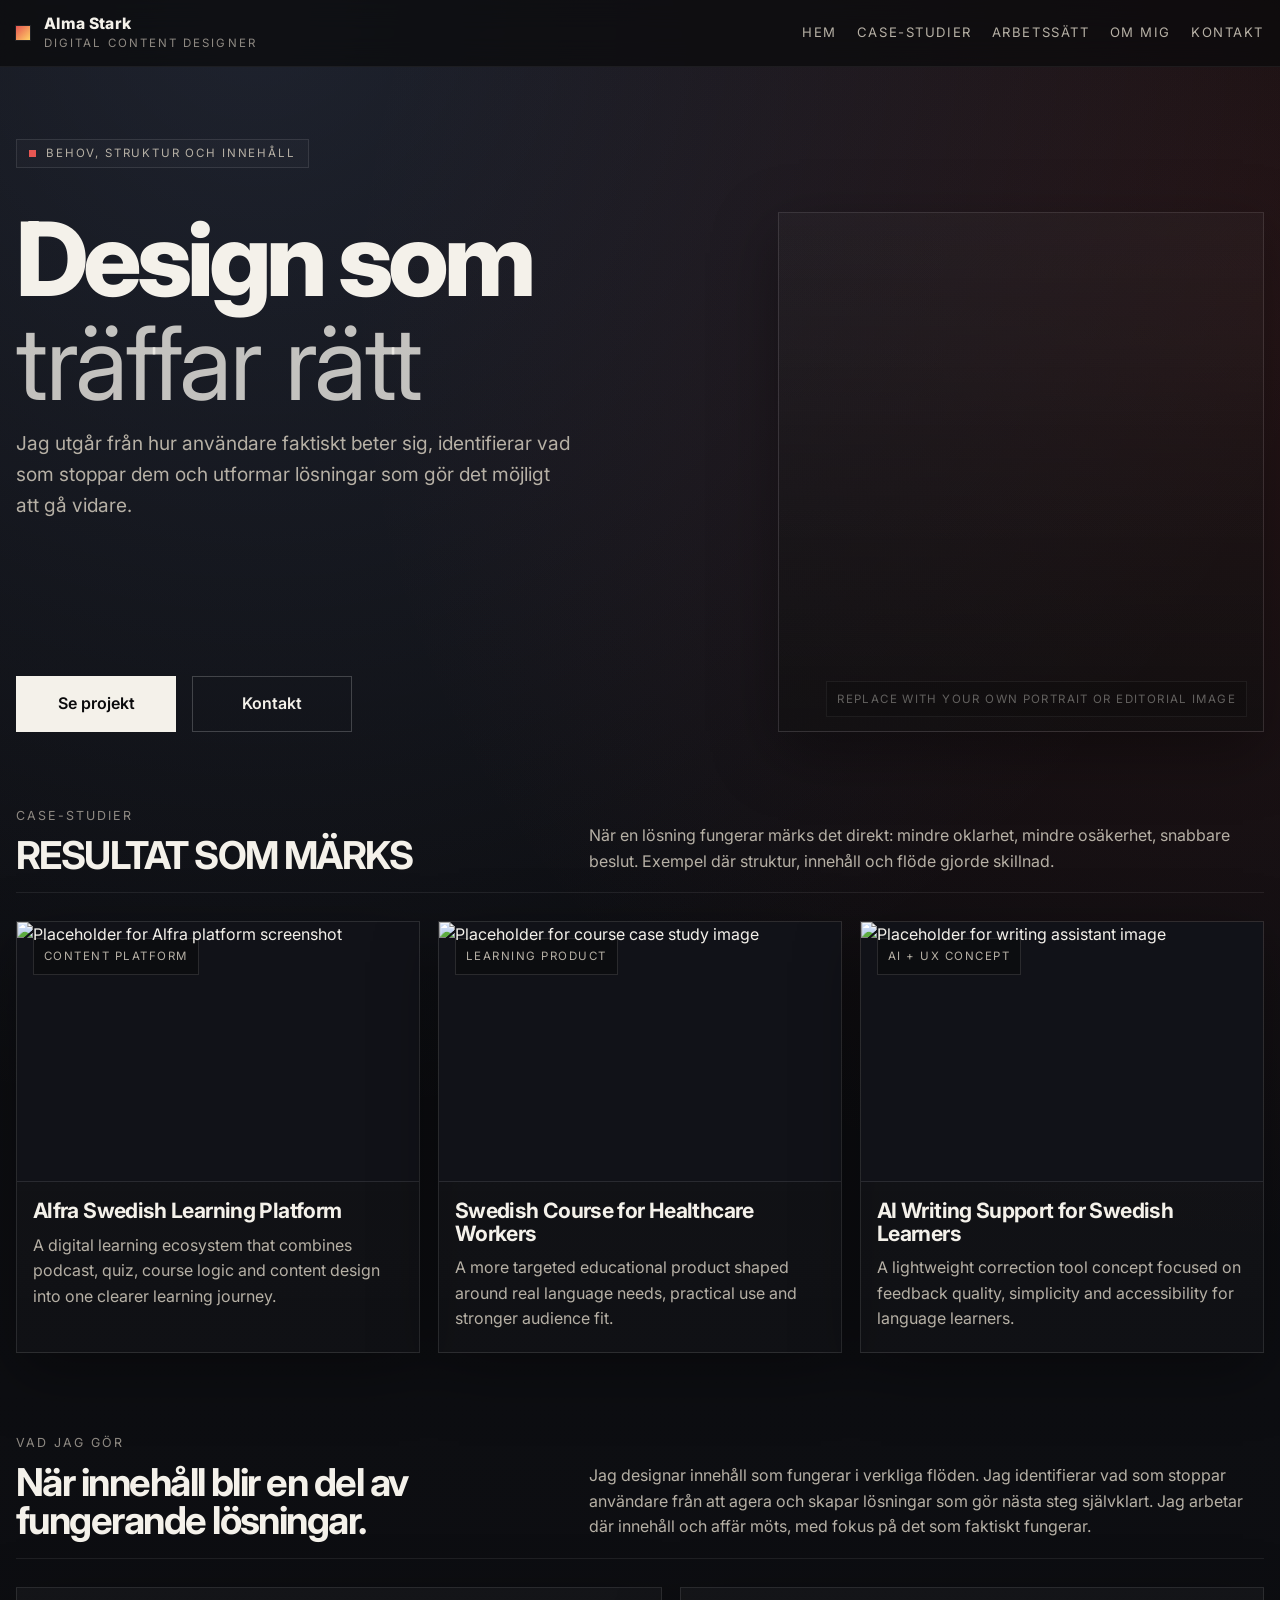
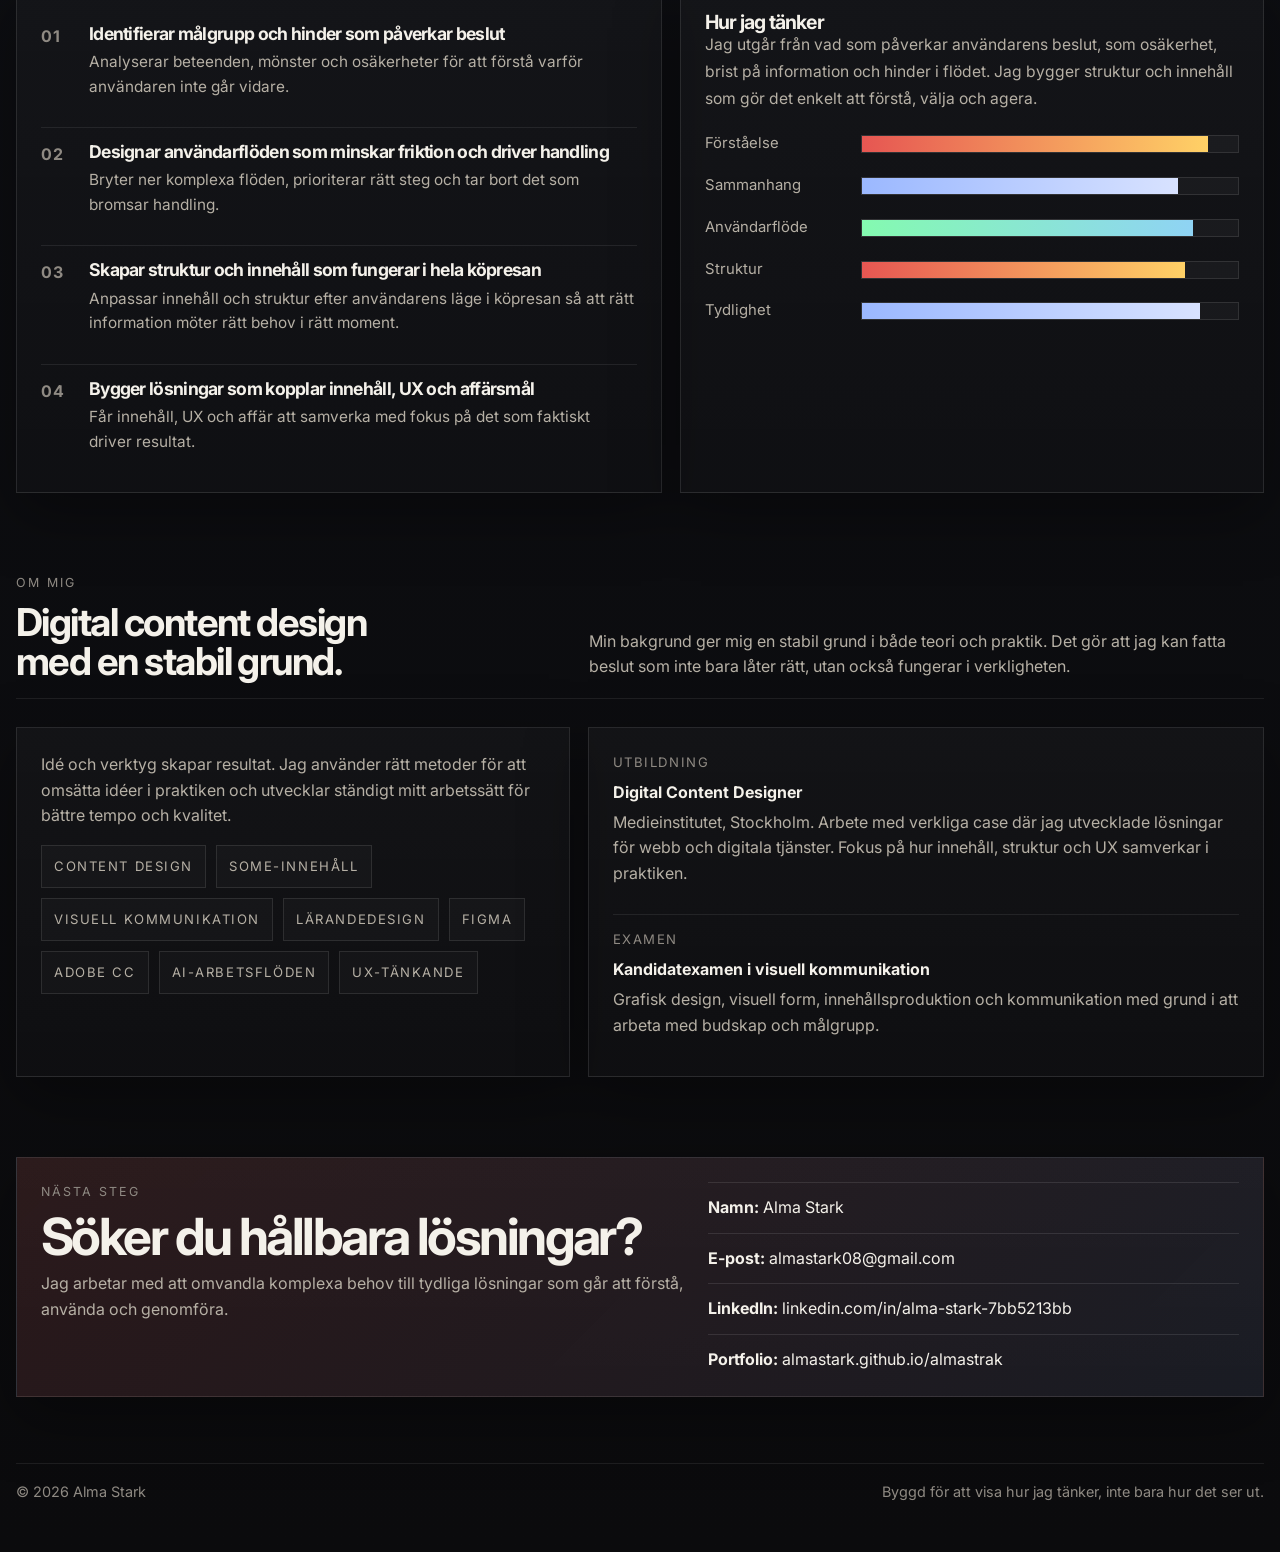
==== commit b0556401: "Update index.html" ====
--- a/index.html
+++ b/index.html
@@ -270,11 +270,11 @@
         </div>
 
         <div class="contact-list">
-          <div><strong>Namn:</strong> Alma Stark</div>
-          <a href="mailto:almastark08@gmail.com"><strong>E-post:</strong> almastark08@gmail.com</a>
-          <a href="https://www.linkedin.com/" target="_blank" rel="noreferrer"><strong>LinkedIn:</strong> linkedin.com/in/alma-stark-7bb5213bb</a>
-          <a href="https://jazirehstudio2014-spec.github.io/Alma-jadid/" target="_blank" rel="noreferrer"><strong>Portfolio:</strong> Current live version</a>
-        </div>
+  <div><strong>Namn:</strong> Alma Stark</div>
+  <a href="mailto:almastark08@gmail.com"><strong>E-post:</strong> almastark08@gmail.com</a>
+  <a href="https://www.linkedin.com/in/alma-stark-7bb5213bb/" target="_blank" rel="noreferrer"><strong>LinkedIn:</strong> linkedin.com/in/alma-stark-7bb5213bb</a>
+  <a href="https://almastark.github.io/almastrak/" target="_blank" rel="noreferrer"><strong>Portfolio:</strong> almastark.github.io/almastrak</a>
+</div>
       </article>
     </section>
   </main>
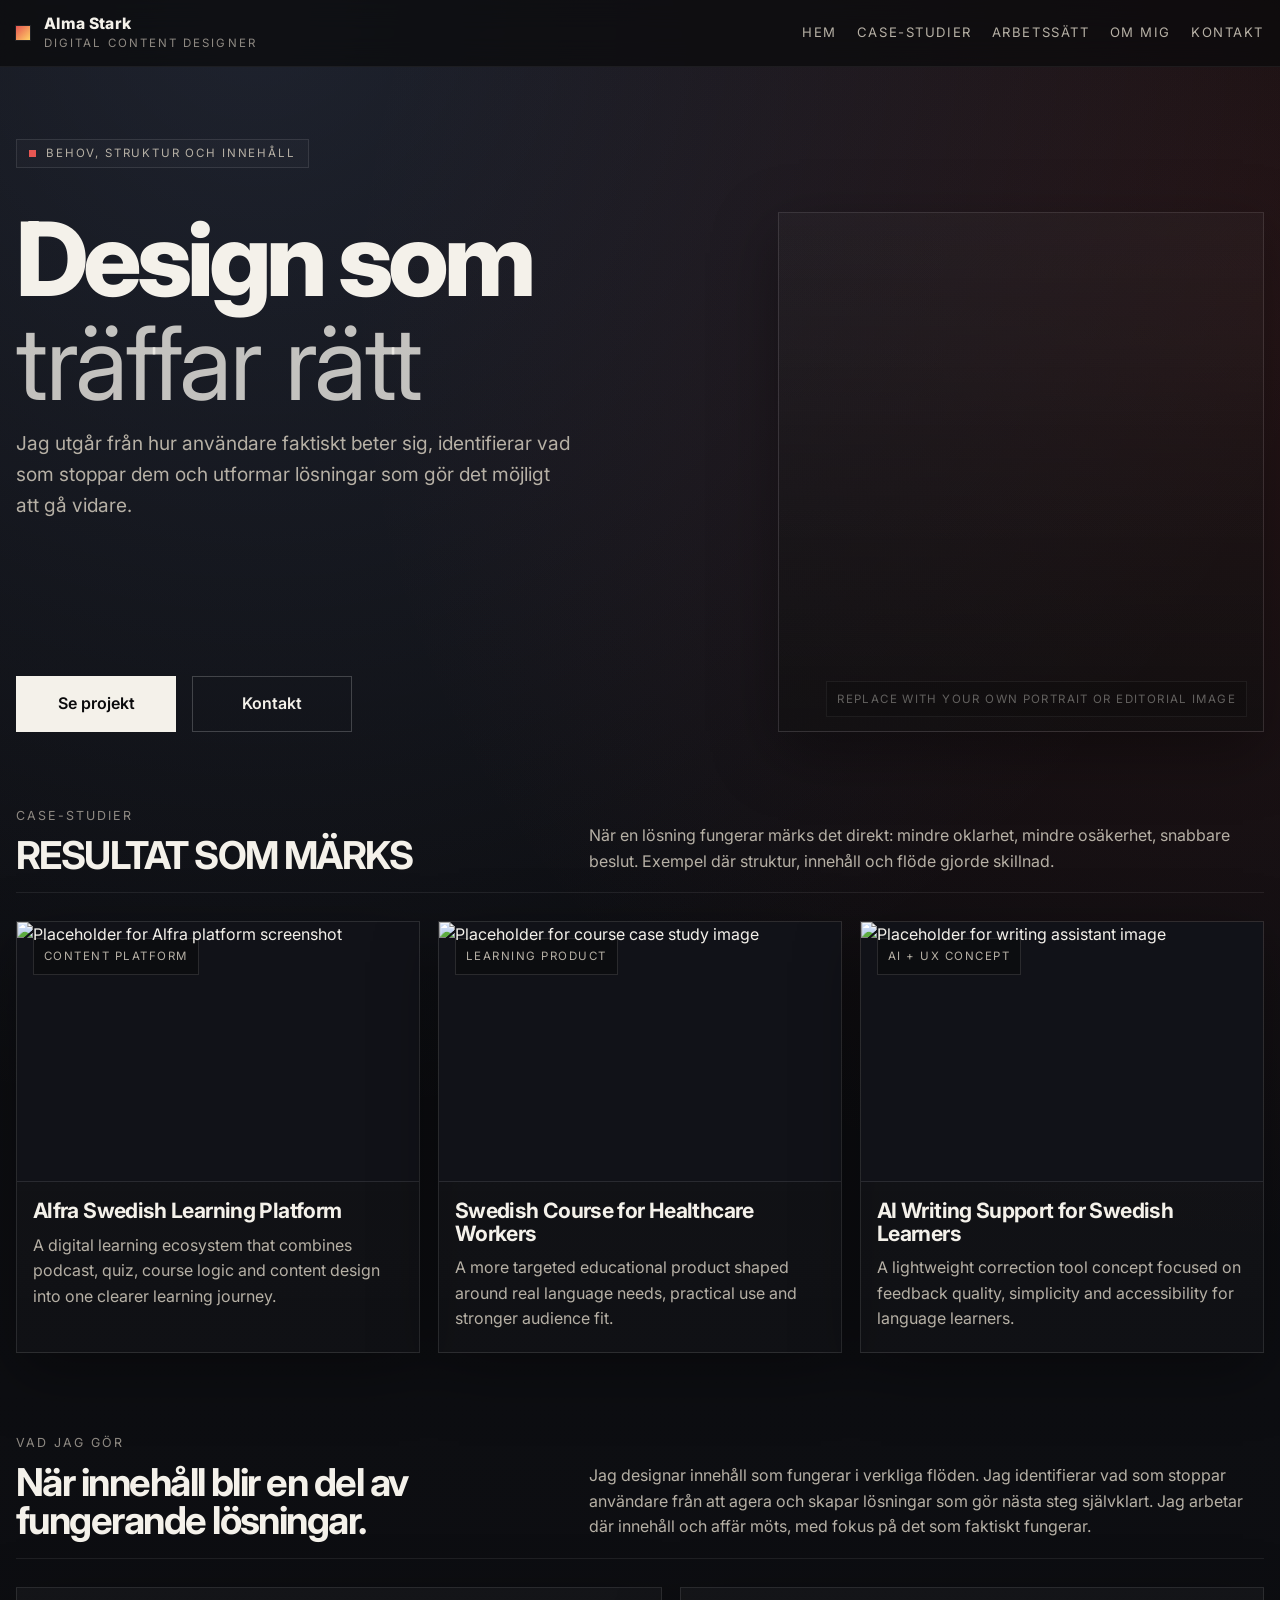
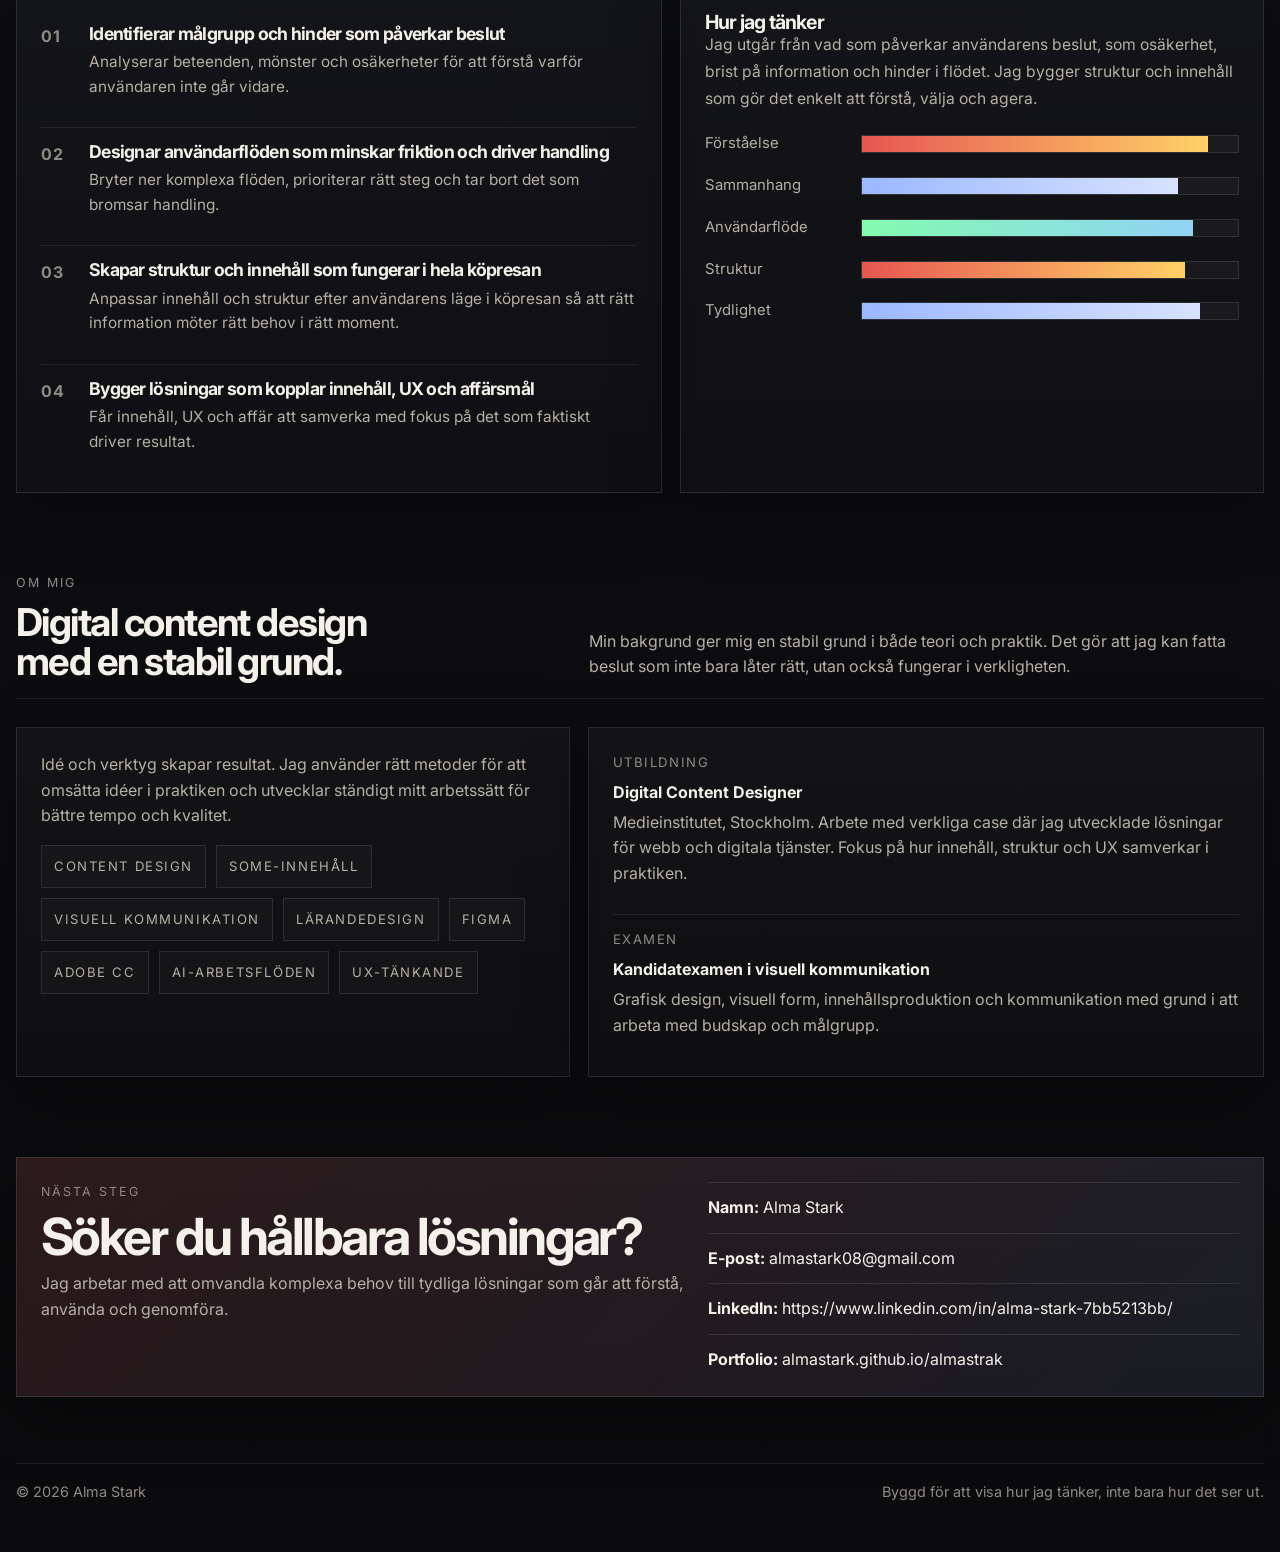
==== commit 2b613bfe: "Update index.html" ====
--- a/index.html
+++ b/index.html
@@ -272,7 +272,7 @@
         <div class="contact-list">
   <div><strong>Namn:</strong> Alma Stark</div>
   <a href="mailto:almastark08@gmail.com"><strong>E-post:</strong> almastark08@gmail.com</a>
-  <a href="https://www.linkedin.com/in/alma-stark-7bb5213bb/" target="_blank" rel="noreferrer"><strong>LinkedIn:</strong> linkedin.com/in/alma-stark-7bb5213bb</a>
+  <a href="https://www.linkedin.com/in/alma-stark-7bb5213bb/" target="_blank" rel="noreferrer"><strong>LinkedIn:</strong> https://www.linkedin.com/in/alma-stark-7bb5213bb/</a>
   <a href="https://almastark.github.io/almastrak/" target="_blank" rel="noreferrer"><strong>Portfolio:</strong> almastark.github.io/almastrak</a>
 </div>
       </article>
